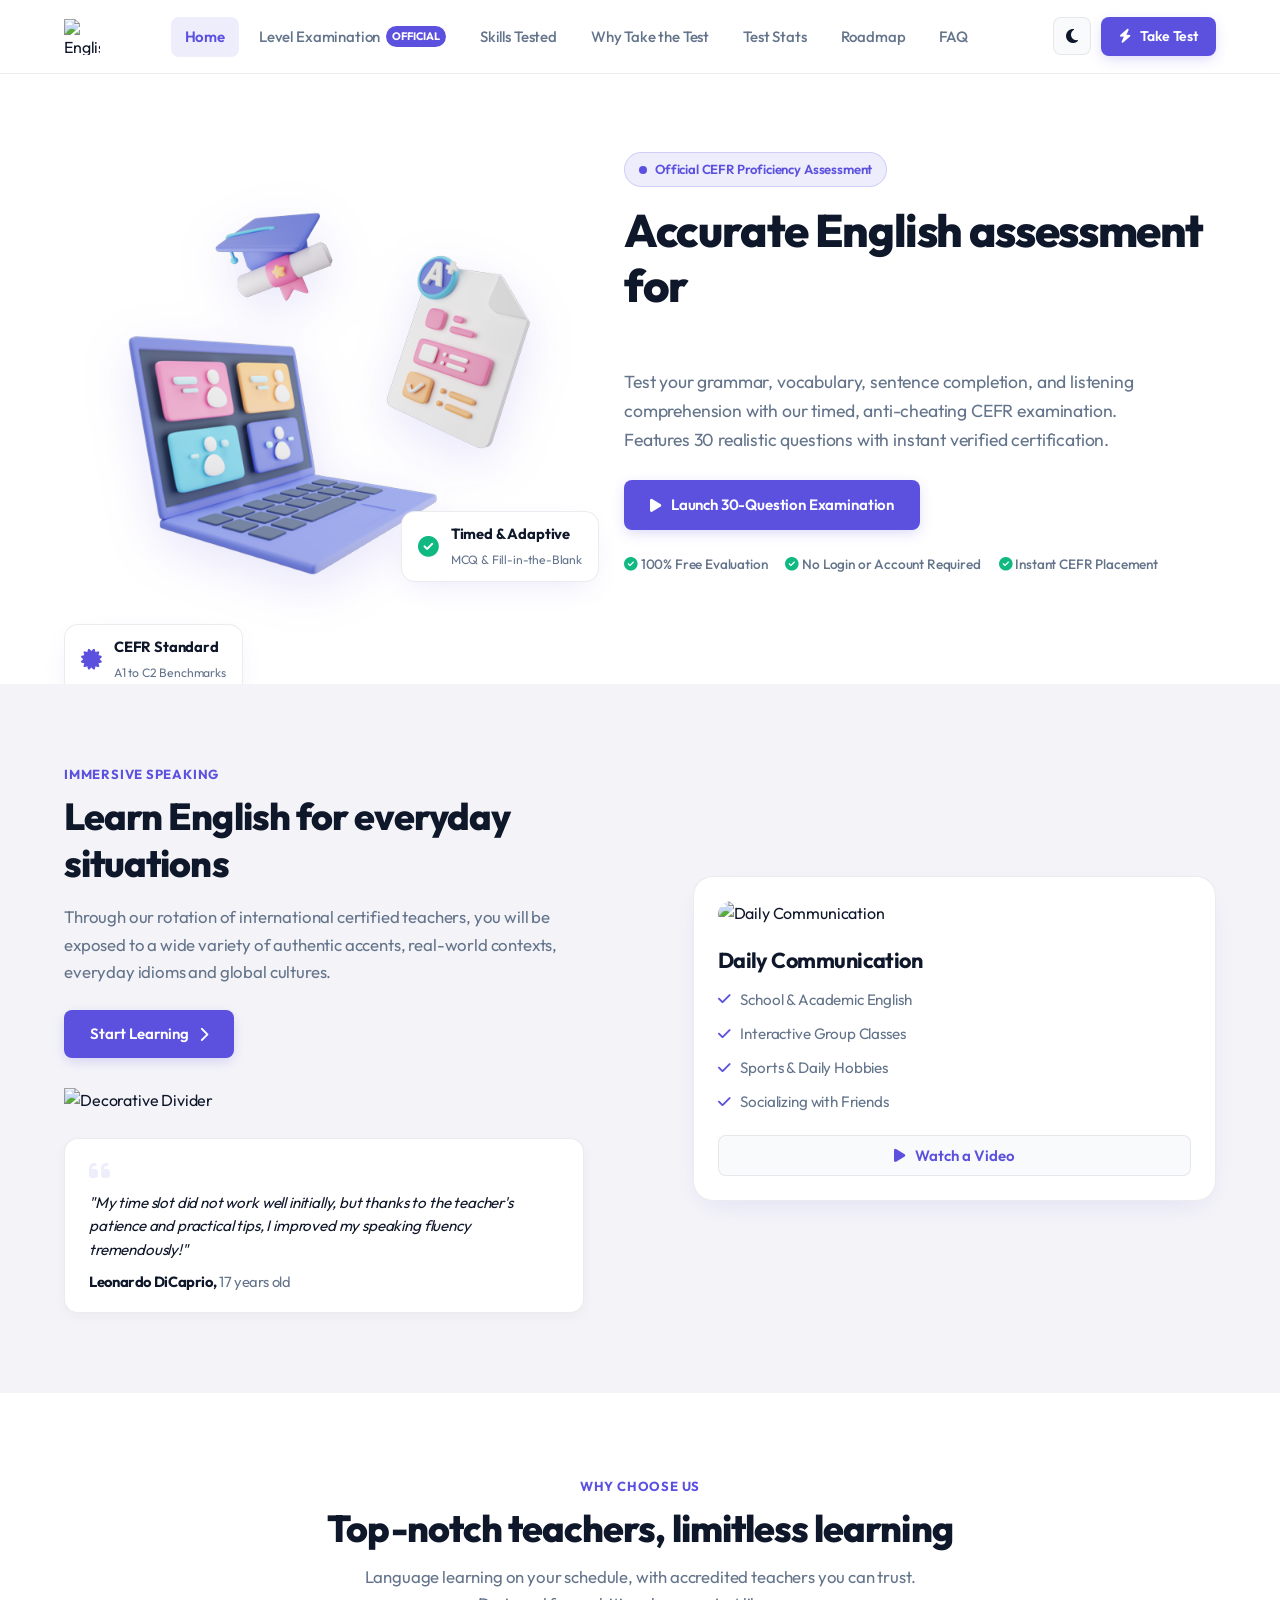
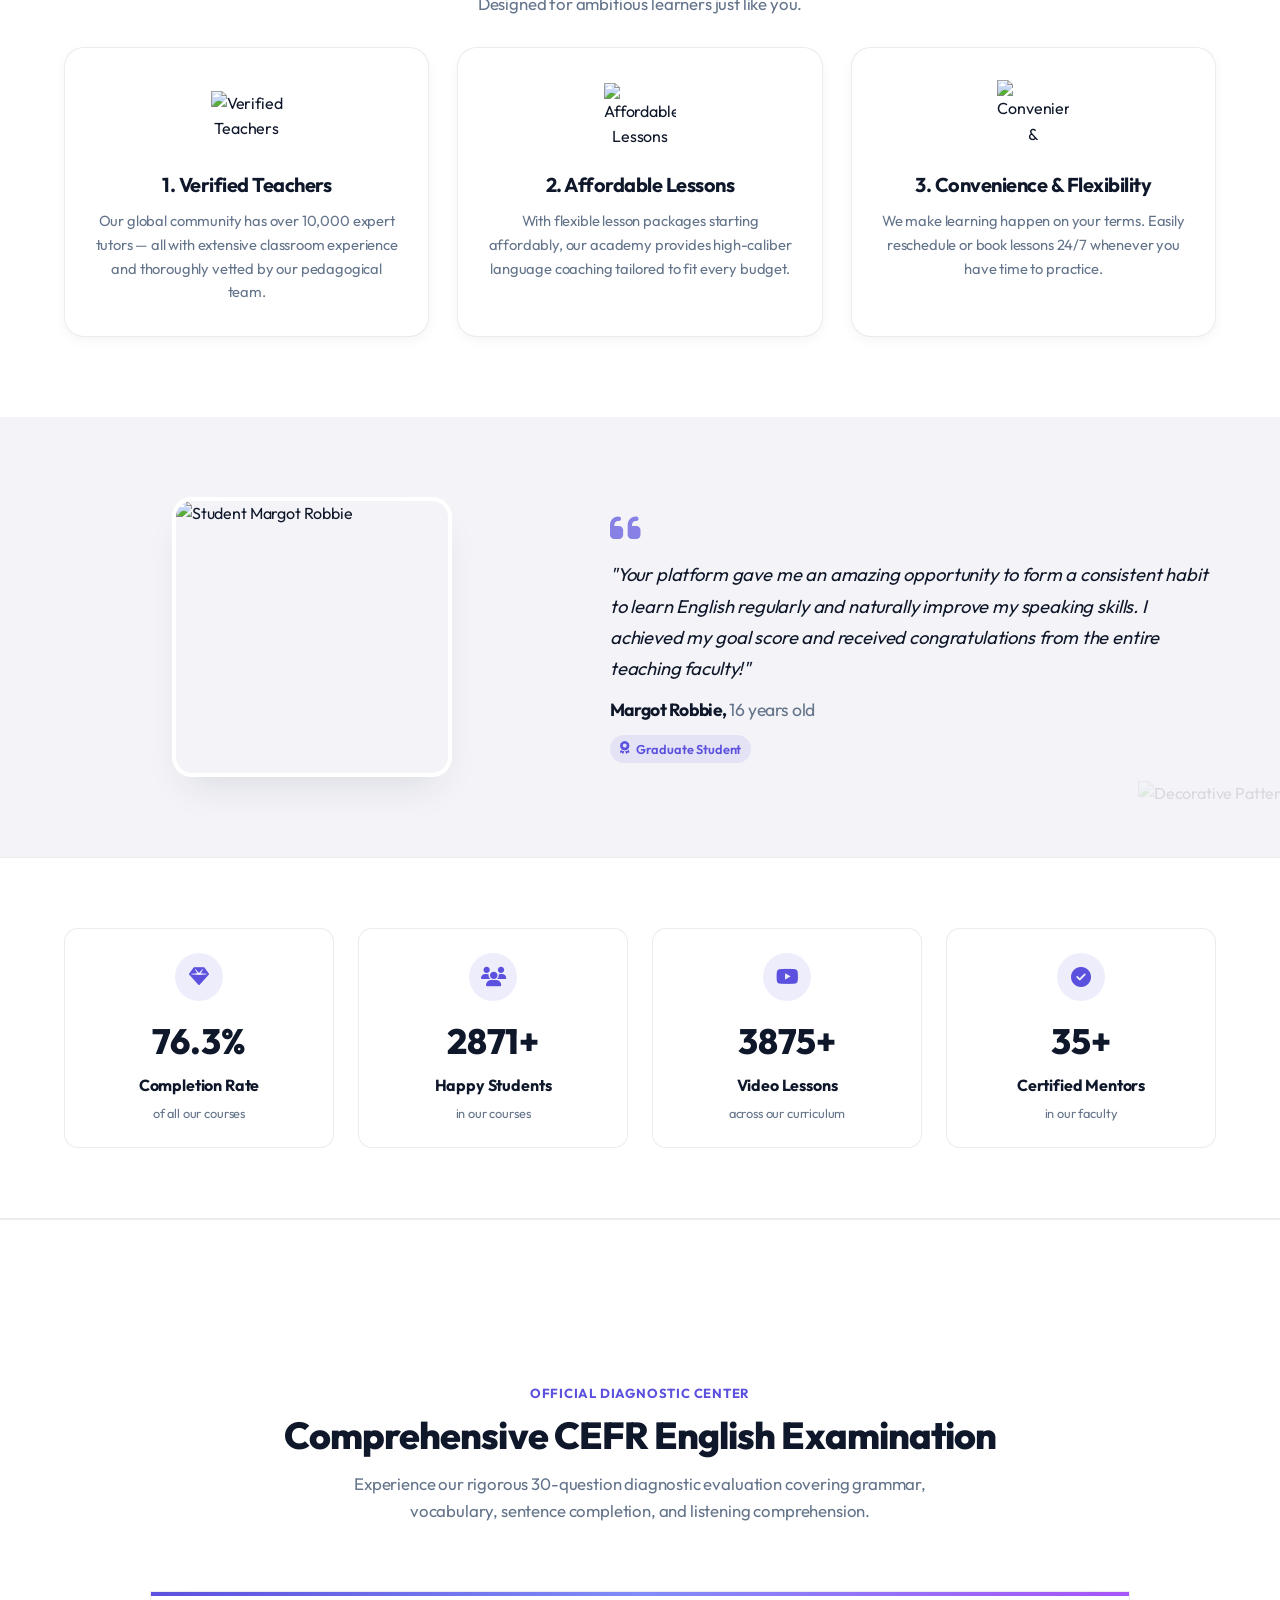
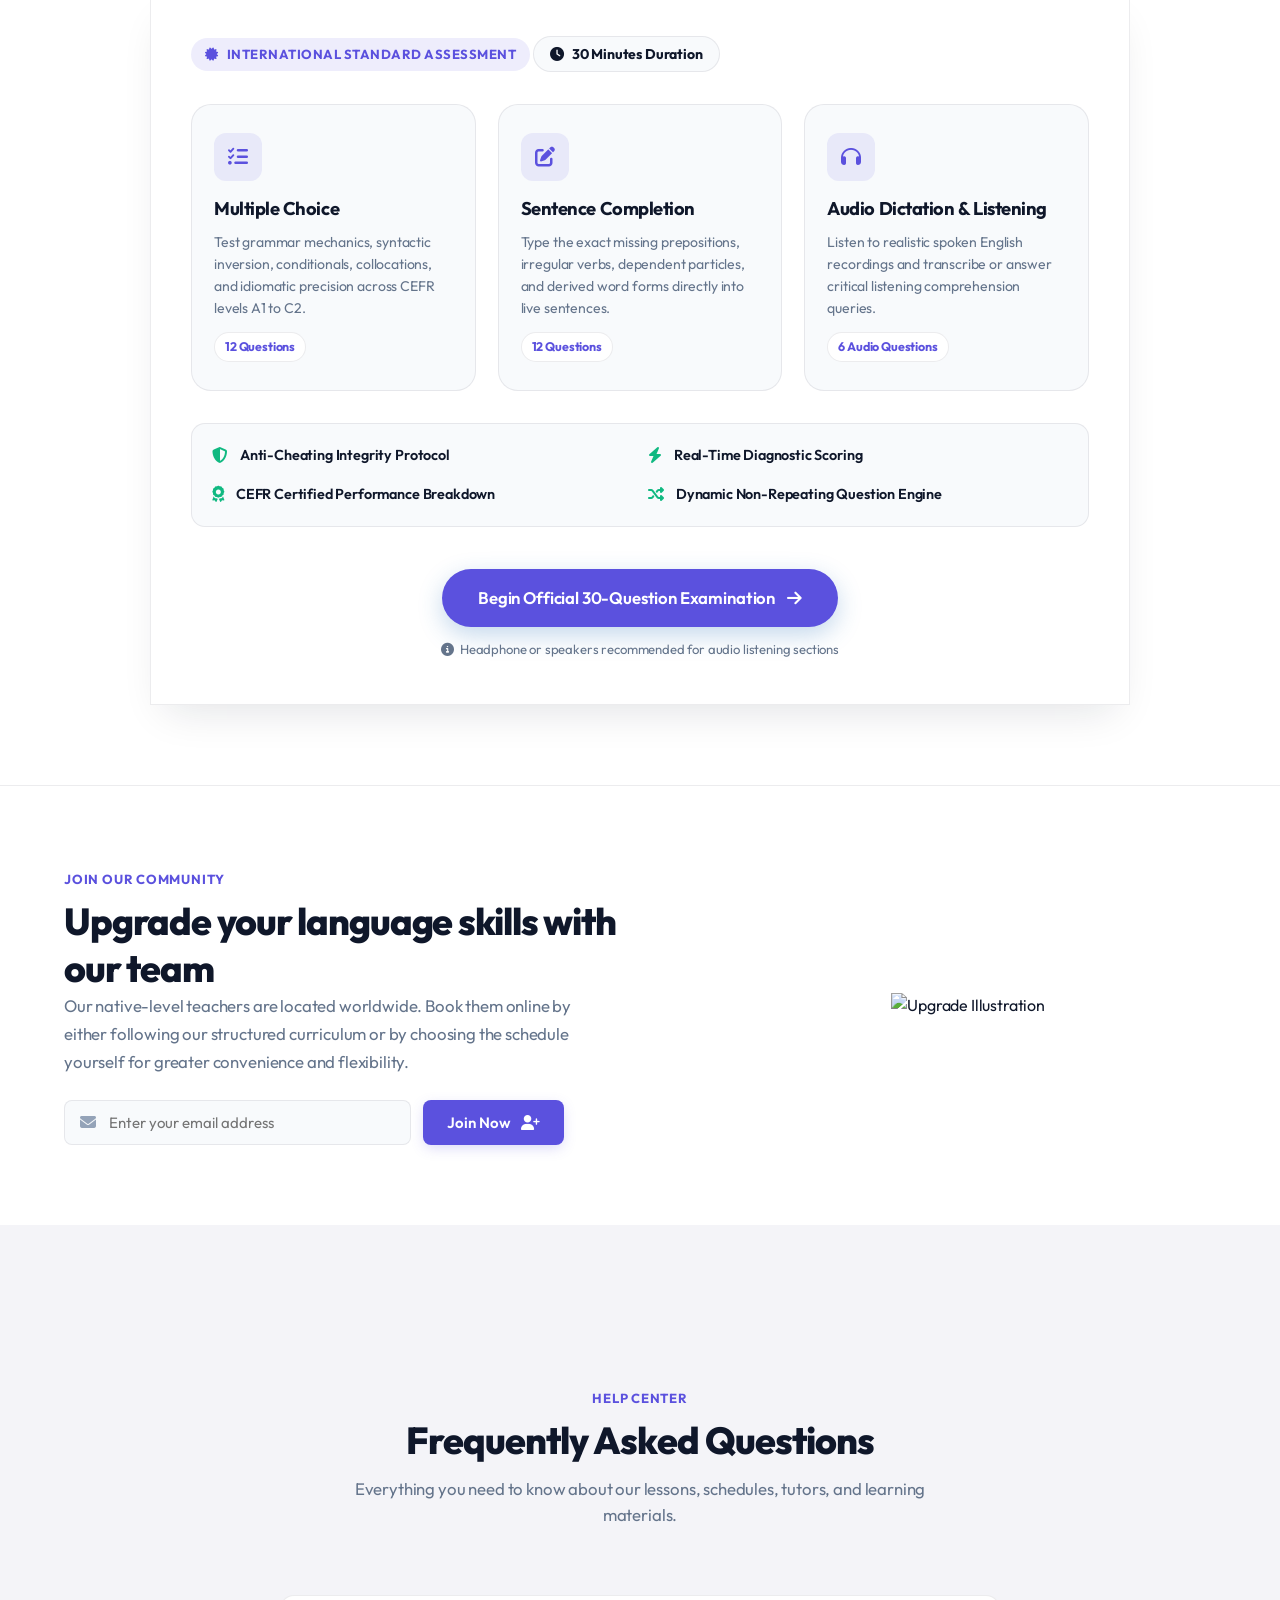
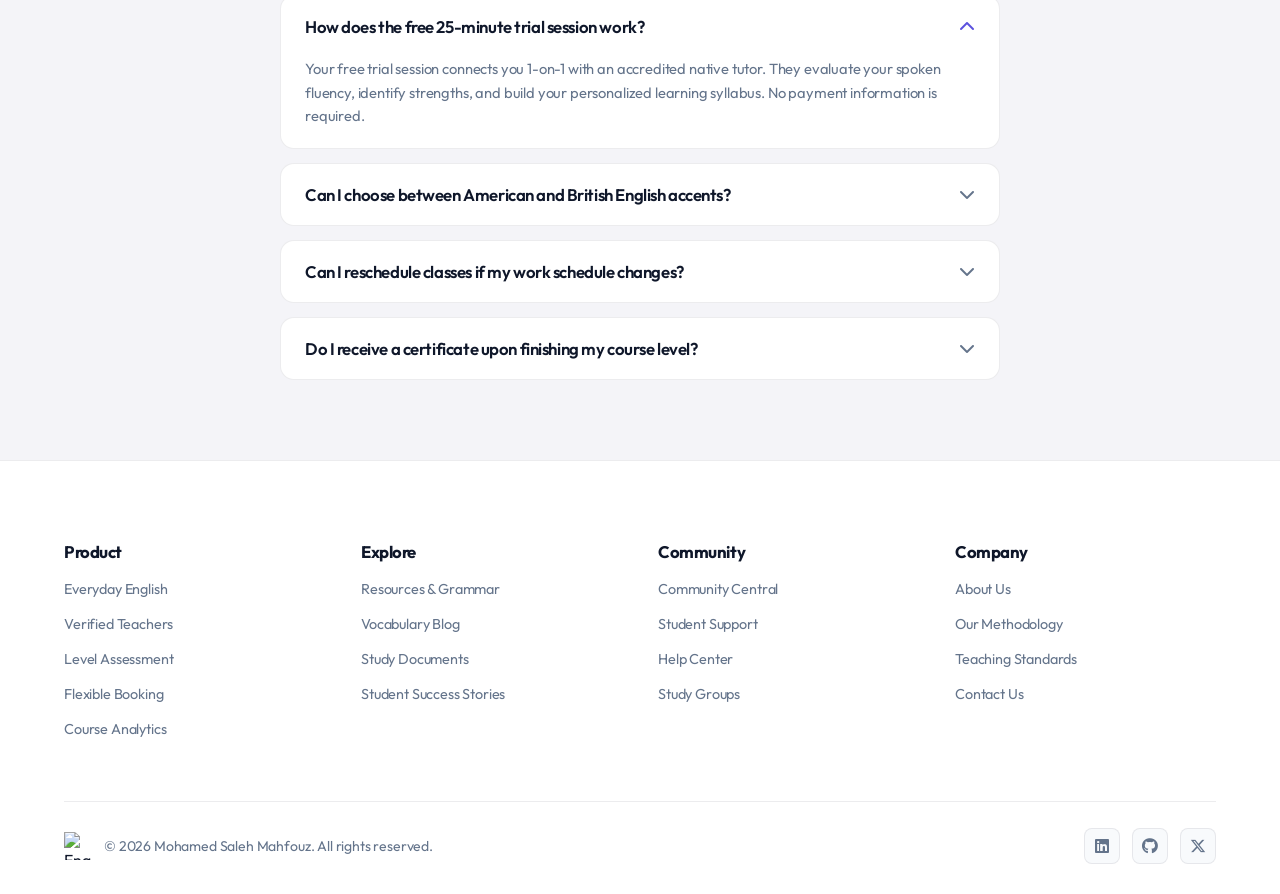
==== index.html @ 4d838047 "feat: complete CEFR examination platform, robust scrollspy navbar, and 100% responsive design" ====
<!DOCTYPE html>
<html lang="en">
  <head>
    <meta charset="UTF-8" />
    <meta http-equiv="X-UA-Compatible" content="IE=edge" />
    <meta name="viewport" content="width=device-width, initial-scale=1.0" />
    <meta name="theme-color" content="#5B51DE" />
    <meta name="keywords" content="website, blog, to learn, Learning languages, learn English, English, English language community, CEFR test" />
    <meta name="author" content="Mohamed Saleh" />
    <meta name="description" content="A modern professional platform for learning and mastering the English language with certified native tutors." />

    <!-- Favicon & PWA Manifest -->
    <link rel="shortcut icon" type="image/ico" href="./img/Craftwork.png" />
    <link rel="manifest" href="manifest.json" />

    <!-- Google Fonts: Outfit & Plus Jakarta Sans -->
    <link rel="preconnect" href="https://fonts.googleapis.com" />
    <link rel="preconnect" href="https://fonts.gstatic.com" crossorigin />
    <link href="https://fonts.googleapis.com/css2?family=Outfit:wght@300;400;500;600;700;800;900&family=Plus+Jakarta+Sans:wght@500;600;700;800&display=swap" rel="stylesheet" />

    <!-- Font-Awesome 6 -->
    <link
      rel="stylesheet"
      href="https://cdnjs.cloudflare.com/ajax/libs/font-awesome/6.4.0/css/all.min.css"
      crossorigin="anonymous"
      referrerpolicy="no-referrer"
    />

    <!-- Main Stylesheet -->
    <link rel="stylesheet" href="style.css?v=20261011_v1" />

    <title>English Site | Professional Language Learning</title>
  </head>
  <body>
    <!-- Top Scroll Progress Bar -->
    <div class="scroll-progress-container" aria-hidden="true">
      <div class="scroll-progress-bar" id="scroll-progress"></div>
    </div>

    <!-- ==============================================
         START HEADER
         ============================================== -->
    <header class="header">
      <div class="header-inner">
        <a href="#" class="brand-link" aria-label="English Site Home">
          <img class="logo" src="./img/Craftwork.png" alt="English Site Logo" />
        </a>

        <nav class="navbar" id="navbar">
          <a href="#landing" class="nav-item active">Home</a>
          <a href="test.html" class="nav-item">Level Examination <span class="tag-pill">Official</span></a>
          <a href="#learn" class="nav-item">Skills Tested</a>
          <a href="#service" class="nav-item">Why Take the Test</a>
          <a href="#stats" class="nav-item">Test Stats</a>
          <a href="#upgrade" class="nav-item">Roadmap</a>
          <a href="#faq" class="nav-item">FAQ</a>
        </nav>

        <div class="header-actions">
          <button id="theme-toggle" class="theme-btn" title="Toggle Theme" aria-label="Toggle Theme">
            <i class="fa-solid fa-moon"></i>
          </button>

          <a href="test.html" class="btn btn-take-test">
            <i class="fa-solid fa-bolt"></i>
            <span>Take Test</span>
          </a>

          <button id="menu-btn" class="fas fa-bars" aria-label="Toggle navigation menu" type="button"></button>
        </div>
      </div>
    </header>
    <div class="nav-overlay" id="nav-overlay" aria-hidden="true"></div>
    <!-- END HEADER -->

    <!-- ==============================================
         LANDING / HERO SECTION (Original Layout with Focus on Testing)
         ============================================== -->
    <main class="landing" id="landing">
      <div class="container">
        <!-- Left: Illustration with floating effect and clean background -->
        <div class="img">
          <div class="img-wrapper">
            <img src="./img/illustrations-clean.png" alt="English Assessment Illustration" class="hero-illustration" />
            <div class="floating-stat stat-one">
              <i class="fa-solid fa-certificate text-primary"></i>
              <div>
                <strong>CEFR Standard</strong>
                <span>A1 to C2 Benchmarks</span>
              </div>
            </div>
            <div class="floating-stat stat-two">
              <i class="fa-solid fa-circle-check text-success"></i>
              <div>
                <strong>Timed & Adaptive</strong>
                <span>MCQ & Fill-in-the-Blank</span>
              </div>
            </div>
          </div>
        </div>

        <!-- Right: Description and Action focused on Testing -->
        <div class="desc">
          <div class="badge-tag">
            <span class="pulse-indicator"></span>
            <span>Official CEFR Proficiency Assessment</span>
          </div>

          <div class="text">
            <h1 class="head">
              Accurate English assessment for 
              <span class="headline-dynamic">
                <span class="auto-type"></span>
              </span>
            </h1>
            <p class="para">
              Test your grammar, vocabulary, sentence completion, and listening comprehension with our timed, anti-cheating CEFR examination. Features 30 realistic questions with instant verified certification.
            </p>
          </div>

          <div class="hero-actions">
            <a href="test.html" class="btn btn-cta">
              <i class="fa-solid fa-play"></i>
              <span>Launch 30-Question Examination</span>
            </a>
          </div>

          <div class="trust-strip">
            <span><i class="fa-solid fa-circle-check"></i> 100% Free Evaluation</span>
            <span><i class="fa-solid fa-circle-check"></i> No Login or Account Required</span>
            <span><i class="fa-solid fa-circle-check"></i> Instant CEFR Placement</span>
          </div>
        </div>
      </div>
    </main>
    <!-- END LANDING -->

    <!-- ==============================================
         LEARN SECTION (Original Layout)
         ============================================== -->
    <section class="learn" id="learn">
      <div class="container">
        <div class="text">
          <span class="sub-label">Immersive Speaking</span>
          <h2 class="head-learn">Learn English for everyday situations</h2>
          <p class="para-learn">
            Through our rotation of international certified teachers, you will be exposed to
            a wide variety of authentic accents, real-world contexts, everyday idioms and global cultures.
          </p>

          <a href="#placement-test" class="btn btn-learn">
            <span>Start Learning</span>
            <i class="fa-solid fa-chevron-right"></i>
          </a>

          <img src="./img/Line.png" alt="Decorative Divider" class="line" />

          <div class="testimonial-bubble">
            <i class="fa-solid fa-quote-left quote-icon"></i>
            <p class="para-down">
              "My time slot did not work well initially, but thanks to the teacher's patience and practical tips, I improved my speaking fluency tremendously!"
            </p>
            <h3 class="name">Leonardo DiCaprio, <span>17 years old</span></h3>
          </div>
        </div>

        <div class="card">
          <div class="img-learn">
            <img src="./img/picture cart.png" alt="Daily Communication" class="learn-pic" />
          </div>

          <div class="text-card">
            <h3 class="daily">Daily Communication</h3>
            <div class="card-lis">
              <ul>
                <li><i class="fa-solid fa-check"></i> School & Academic English</li>
                <li><i class="fa-solid fa-check"></i> Interactive Group Classes</li>
                <li><i class="fa-solid fa-check"></i> Sports & Daily Hobbies</li>
                <li><i class="fa-solid fa-check"></i> Socializing with Friends</li>
              </ul>

              <button class="btn btn-video" id="watch-video-btn">
                <i class="fa-solid fa-play"></i>
                <span>Watch a Video</span>
              </button>
            </div>
          </div>
        </div>
      </div>
    </section>
    <!-- END LEARN SECTION -->

    <!-- ==============================================
         HEADING & SERVICE SECTION (Original Layout)
         ============================================== -->
    <section class="services-wrapper" id="service">
      <div class="heading">
        <div class="container">
          <span class="sub-label">Why Choose Us</span>
          <h2 class="art-head">Top-notch teachers, limitless learning</h2>
          <p class="p-head">
            Language learning on your schedule, with accredited teachers you can trust. Designed for ambitious learners just like you.
          </p>
        </div>
      </div>

      <div class="service">
        <div class="container service-grid">
          <div class="box">
            <div class="box-icon-wrap">
              <img src="./img/image.png" alt="Verified Teachers" />
            </div>
            <h3 class="head-serv">1. Verified Teachers</h3>
            <p class="para-serv">
              Our global community has over 10,000 expert tutors &mdash; all with extensive classroom experience and thoroughly vetted by our pedagogical team.
            </p>
          </div>

          <div class="box">
            <div class="box-icon-wrap">
              <img src="./img/illustration.png" alt="Affordable Lessons" />
            </div>
            <h3 class="head-serv">2. Affordable Lessons</h3>
            <p class="para-serv">
              With flexible lesson packages starting affordably, our academy provides high-caliber language coaching tailored to fit every budget.
            </p>
          </div>

          <div class="box">
            <div class="box-icon-wrap">
              <img src="./img/bus.png" alt="Convenience & Flexibility" />
            </div>
            <h3 class="head-serv">3. Convenience & Flexibility</h3>
            <p class="para-serv">
              We make learning happen on your terms. Easily reschedule or book lessons 24/7 whenever you have time to practice.
            </p>
          </div>
        </div>
      </div>

      <article class="feadback">
        <div class="container">
          <div class="img">
            <div class="student-avatar-frame">
              <img src="./img/pic.png" alt="Student Margot Robbie" />
            </div>
          </div>

          <div class="text">
            <i class="fa-solid fa-quote-left quote-large"></i>
            <p class="para-fead">
              "Your platform gave me an amazing opportunity to form a consistent habit to learn English regularly and naturally improve my speaking skills. I achieved my goal score and received congratulations from the entire teaching faculty!"
            </p>
            <h3 class="name">Margot Robbie, <span>16 years old</span></h3>
            <span class="role-badge"><i class="fa-solid fa-award"></i> Graduate Student</span>
          </div>

          <img class="vector" src="./img/Vector.png" alt="Decorative Pattern" />
        </div>
      </article>
    </section>
    <!-- END SERVICE SECTION -->

    <!-- ==============================================
         STATS & DIAGNOSTIC SECTION
         ============================================== -->
    <section class="stats-wrapper" id="stats">
      <div class="stats">
        <div class="container">
          <div class="number-container">
            <div class="box">
              <div class="stat-icon-circle"><i class="fa-sharp fa-solid fa-gem"></i></div>
              <span class="number"><span class="counter" data-target="98.5">98.5</span>%</span>
              <span class="text">Completion Rate</span>
              <span class="boot">of all our courses</span>
            </div>

            <div class="box nums">
              <div class="stat-icon-circle"><i class="fa-solid fa-users"></i></div>
              <span class="number"><span class="counter" data-target="3704">3,700</span>+</span>
              <span class="text">Happy Students</span>
              <span class="boot">in our courses</span>
            </div>

            <div class="box nums">
              <div class="stat-icon-circle"><i class="fa-brands fa-youtube"></i></div>
              <span class="number"><span class="counter" data-target="5000">5,000</span>+</span>
              <span class="text">Video Lessons</span>
              <span class="boot">across our curriculum</span>
            </div>

            <div class="box nums">
              <div class="stat-icon-circle"><i class="fa-sharp fa-solid fa-circle-check"></i></div>
              <span class="number"><span class="counter" data-target="45">45</span>+</span>
              <span class="text">Certified Mentors</span>
              <span class="boot">in our faculty</span>
            </div>
          </div>
        </div>
      </div>
      <!-- END STATS SECTION -->

      <!-- ==============================================
           CEFR EXAMINATION HUB & SPECIFICATIONS
           (Questions moved to dedicated test.html page)
           ============================================== -->
      <div class="placement-section" id="placement-test">
        <div class="container">
          <div class="heading text-center">
            <span class="sub-label">Official Diagnostic Center</span>
            <h2 class="art-head">Comprehensive CEFR English Examination</h2>
            <p class="p-head">
              Experience our rigorous 30-question diagnostic evaluation covering grammar, vocabulary, sentence completion, and listening comprehension.
            </p>
          </div>

          <div class="exam-hub-card">
            <div class="exam-hub-header">
              <div class="hub-tag">
                <i class="fa-solid fa-certificate"></i>
                <span>International Standard Assessment</span>
              </div>
              <div class="hub-timer-badge">
                <i class="fa-solid fa-clock"></i>
                <span>30 Minutes Duration</span>
              </div>
            </div>

            <div class="exam-format-grid">
              <div class="format-card">
                <div class="format-icon">
                  <i class="fa-solid fa-list-check"></i>
                </div>
                <h4>Multiple Choice</h4>
                <p>Test grammar mechanics, syntactic inversion, conditionals, collocations, and idiomatic precision across CEFR levels A1 to C2.</p>
                <span class="format-count">12 Questions</span>
              </div>

              <div class="format-card">
                <div class="format-icon">
                  <i class="fa-solid fa-pen-to-square"></i>
                </div>
                <h4>Sentence Completion</h4>
                <p>Type the exact missing prepositions, irregular verbs, dependent particles, and derived word forms directly into live sentences.</p>
                <span class="format-count">12 Questions</span>
              </div>

              <div class="format-card">
                <div class="format-icon">
                  <i class="fa-solid fa-headphones"></i>
                </div>
                <h4>Audio Dictation & Listening</h4>
                <p>Listen to realistic spoken English recordings and transcribe or answer critical listening comprehension queries.</p>
                <span class="format-count">6 Audio Questions</span>
              </div>
            </div>

            <div class="exam-hub-features">
              <div class="hub-feature-item">
                <i class="fa-solid fa-shield-halved"></i>
                <span>Anti-Cheating Integrity Protocol</span>
              </div>
              <div class="hub-feature-item">
                <i class="fa-solid fa-bolt"></i>
                <span>Real-Time Diagnostic Scoring</span>
              </div>
              <div class="hub-feature-item">
                <i class="fa-solid fa-award"></i>
                <span>CEFR Certified Performance Breakdown</span>
              </div>
              <div class="hub-feature-item">
                <i class="fa-solid fa-shuffle"></i>
                <span>Dynamic Non-Repeating Question Engine</span>
              </div>
            </div>

            <div class="exam-hub-cta">
              <a href="test.html" class="btn btn-primary btn-launch-exam">
                <span>Begin Official 30-Question Examination</span>
                <i class="fa-solid fa-arrow-right"></i>
              </a>
              <span class="cta-note"><i class="fa-solid fa-circle-info"></i> Headphone or speakers recommended for audio listening sections</span>
            </div>
          </div>
        </div>
      </div>
    </section>
    <!-- END PLACEMENT TEST SECTION -->

    <!-- ==============================================
         START UPGRADE SECTION (Original Layout)
         ============================================== -->
    <main class="upgrade" id="upgrade">
      <div class="container">
        <div class="desc">
          <div class="text">
            <span class="sub-label">Join Our Community</span>
            <h2 class="head">Upgrade your language skills with our team</h2>
            <p class="para">
              Our native-level teachers are located worldwide. Book them online
              by either following our structured curriculum or by choosing the schedule
              yourself for greater convenience and flexibility.
            </p>
          </div>

          <div class="inpu">
            <form action="#" id="upgrade-form" onsubmit="event.preventDefault(); window.EnglishApp.handleUpgradeForm();">
              <div class="input-with-icon">
                <i class="fa-solid fa-envelope"></i>
                <input class="tes" id="upgrade-email-input" type="email" placeholder="Enter your email address" required />
              </div>
              <button type="submit" class="btn btn-upgrade">
                <span>Join Now</span>
                <i class="fa-solid fa-user-plus"></i>
              </button>
            </form>
          </div>
        </div>

        <div class="img">
          <div class="upgrade-img-wrap">
            <img src="./img/sixth blockk.png" alt="Upgrade Illustration" />
          </div>
        </div>
      </div>
    </main>
    <!-- END UPGRADE -->

    <!-- ==============================================
         FAQ ACCORDION SECTION (Original Menu Anchor)
         ============================================== -->
    <section class="faq-section" id="faq">
      <div class="container">
        <div class="heading text-center">
          <span class="sub-label">Help Center</span>
          <h2 class="art-head">Frequently Asked Questions</h2>
          <p class="p-head">
            Everything you need to know about our lessons, schedules, tutors, and learning materials.
          </p>
        </div>

        <div class="faq-list" id="faq-list">
          <div class="faq-item active">
            <div class="faq-question">
              <h4>How does the free 25-minute trial session work?</h4>
              <i class="fa-solid fa-chevron-down"></i>
            </div>
            <div class="faq-answer">
              Your free trial session connects you 1-on-1 with an accredited native tutor. They evaluate your spoken fluency, identify strengths, and build your personalized learning syllabus. No payment information is required.
            </div>
          </div>

          <div class="faq-item">
            <div class="faq-question">
              <h4>Can I choose between American and British English accents?</h4>
              <i class="fa-solid fa-chevron-down"></i>
            </div>
            <div class="faq-answer">
              Yes, absolutely. Our tutors represent diverse native accents from the United States, United Kingdom, Canada, and Australia. You can select teachers based on your preferred accent.
            </div>
          </div>

          <div class="faq-item">
            <div class="faq-question">
              <h4>Can I reschedule classes if my work schedule changes?</h4>
              <i class="fa-solid fa-chevron-down"></i>
            </div>
            <div class="faq-answer">
              Yes, 100%. You can reschedule or cancel any session free of charge up to 4 hours prior to the lesson start time directly from your student dashboard.
            </div>
          </div>

          <div class="faq-item">
            <div class="faq-question">
              <h4>Do I receive a certificate upon finishing my course level?</h4>
              <i class="fa-solid fa-chevron-down"></i>
            </div>
            <div class="faq-answer">
              Yes. Upon completing any CEFR level (A1, A2, B1, B2, C1, or C2), you will receive a verifiable digital certificate to showcase on LinkedIn and your resume.
            </div>
          </div>
        </div>
      </div>
    </section>

    <!-- ==============================================
         START FOOTER (Original Layout)
         ============================================== -->
    <section class="footer">
      <div class="container">
        <div class="box-container">
          <div class="box">
            <h3>Product</h3>
            <a href="#learn">Everyday English</a>
            <a href="#service">Verified Teachers</a>
            <a href="#placement-test">Level Assessment</a>
            <a href="#upgrade">Flexible Booking</a>
            <a href="#stats">Course Analytics</a>
          </div>

          <div class="box">
            <h3>Explore</h3>
            <a href="#">Resources & Grammar</a>
            <a href="#">Vocabulary Blog</a>
            <a href="#">Study Documents</a>
            <a href="#">Student Success Stories</a>
          </div>

          <div class="box">
            <h3>Community</h3>
            <a href="#">Community Central</a>
            <a href="#">Student Support</a>
            <a href="#faq">Help Center</a>
            <a href="#">Study Groups</a>
          </div>

          <div class="box">
            <h3>Company</h3>
            <a href="#">About Us</a>
            <a href="#">Our Methodology</a>
            <a href="#">Teaching Standards</a>
            <a href="#">Contact Us</a>
          </div>
        </div>

        <div class="credit">
          <div class="credit-brand">
            <img src="./img/Craftwork.png" alt="English Site Logo" />
            <p>&copy; 2026 Mohamed Saleh Mahfouz. All rights reserved.</p>
          </div>

          <div class="social-box">
            <a href="#" aria-label="LinkedIn"><i class="fa-brands fa-linkedin"></i></a>
            <a href="#" aria-label="GitHub"><i class="fa-brands fa-github"></i></a>
            <a href="#" aria-label="Twitter"><i class="fa-brands fa-x-twitter"></i></a>
          </div>
        </div>
      </div>
    </section>
    <!-- END FOOTER -->

    <!-- Video Preview Modal -->
    <div class="modal-overlay" id="video-modal" aria-hidden="true">
      <div class="modal-card modal-video-card">
        <button class="modal-close-btn" id="close-video-modal" aria-label="Close dialog">
          <i class="fa-solid fa-xmark"></i>
        </button>
        <div class="video-placeholder">
          <i class="fa-solid fa-circle-play video-play-big"></i>
          <h3>Daily Spoken English Demo Session</h3>
          <p>Watch how our native tutors conduct interactive 1-on-1 speaking classes.</p>
          <button class="btn btn-primary" onclick="window.EnglishApp.closeVideoModal()">Close Preview</button>
        </div>
      </div>
    </div>

    <!-- Toast Notification Container -->
    <div class="toast-container" id="toast-container" aria-live="polite"></div>

    <!-- Scroll Back To Top Button -->
    <button class="scroll-top-btn" id="back-to-top" title="Scroll to top" aria-label="Scroll to top">
      <i class="fa-solid fa-arrow-up"></i>
    </button>

    <!-- External Typed.js CDN -->
    <script src="https://cdn.jsdelivr.net/npm/typed.js@2.0.12"></script>

    <!-- Core Main JS -->
    <script src="main.js?v=20261011_v1"></script>

    <!-- Service Worker Registration -->
    <script>
      if ('serviceWorker' in navigator) {
        window.addEventListener('load', () => {
          navigator.serviceWorker.register('sw.js').catch(() => {});
        });
      }
    </script>
  </body>
</html>
---- style.css ----
/* ==========================================================================
   English Site - Core Design System & Stylesheet
   Restored Original Layout with Professional Modern Touches
   Chic Typography (Outfit) | Zero CLS | Zero Emojis | Responsive
   ========================================================================== */

/* --------------------------------------------------
   1. DESIGN TOKENS & CSS VARIABLES
   -------------------------------------------------- */
:root {
  /* Brand Colors */
  --main-color: #5B51DE;
  --main-color-hover: #483ec7;
  --main-color-light: rgba(91, 81, 222, 0.1);
  --main-color-glow: rgba(91, 81, 222, 0.25);
  
  --black-color: #0f172a;
  --gray-color: #64748b;
  --light-gray: #94a3b8;
  --white-color: #ffffff;
  
  --bg-primary: #ffffff;
  --bg-secondary: #f8fafc;
  --bg-card: #ffffff;
  --border-color: rgba(15, 23, 42, 0.08);
  --border-focus: rgba(91, 81, 222, 0.4);
  
  --header-bg: rgba(255, 255, 255, 0.92);
  --section-background: #f4f4f8;

  --success-color: #10b981;
  --warning-color: #f59e0b;

  --shadow-sm: 0 4px 12px rgba(15, 23, 42, 0.04);
  --shadow-md: 0 10px 30px -10px rgba(91, 81, 222, 0.15);
  --shadow-lg: 0 20px 40px -15px rgba(15, 23, 42, 0.12);

  --radius-sm: 8px;
  --radius-md: 14px;
  --radius-lg: 20px;
  --radius-full: 9999px;

  --main-transition: 0.28s cubic-bezier(0.4, 0, 0.2, 1);
  --container-max: 1200px;
}

/* Dark Theme Variables */
body.dark-theme {
  --black-color: #f8fafc;
  --gray-color: #94a3b8;
  --light-gray: #475569;
  --white-color: #0b0f19;
  
  --bg-primary: #0b0f19;
  --bg-secondary: #111827;
  --bg-card: #151d30;
  --border-color: rgba(255, 255, 255, 0.08);
  --border-focus: rgba(99, 102, 241, 0.5);

  --header-bg: rgba(11, 15, 25, 0.92);
  --section-background: #111827;

  --shadow-sm: 0 4px 12px rgba(0, 0, 0, 0.3);
  --shadow-md: 0 12px 30px -10px rgba(0, 0, 0, 0.5);
  --shadow-lg: 0 20px 45px -15px rgba(0, 0, 0, 0.6);
}

/* --------------------------------------------------
   2. GLOBAL RESET & BASE STYLES
   -------------------------------------------------- */
*, *::before, *::after {
  box-sizing: border-box;
  margin: 0;
  padding: 0;
  -webkit-font-smoothing: antialiased;
  -moz-osx-font-smoothing: grayscale;
}

html {
  overflow-x: hidden;
  scroll-behavior: smooth;
  scroll-padding-top: 86px;
}

body {
  font-family: 'Outfit', 'Plus Jakarta Sans', -apple-system, sans-serif;
  background-color: var(--bg-primary);
  color: var(--black-color);
  line-height: 1.6;
  font-size: 16px;
  letter-spacing: -0.01em;
  overflow-x: hidden;
  transition: background-color var(--main-transition), color var(--main-transition);
}

h1, h2, h3, h4, h5, h6 {
  font-family: 'Outfit', 'Plus Jakarta Sans', sans-serif;
  font-weight: 700;
  color: var(--black-color);
  line-height: 1.25;
  letter-spacing: -0.025em;
}

p {
  color: var(--gray-color);
}

a {
  color: inherit;
  text-decoration: none;
  transition: color var(--main-transition);
}

button, input, select, textarea {
  font-family: inherit;
  font-size: inherit;
  color: inherit;
  outline: none;
  border: none;
  background: transparent;
}

button {
  cursor: pointer;
}

img {
  max-width: 100%;
  height: auto;
  display: block;
}

.container {
  width: 100%;
  max-width: var(--container-max);
  margin: 0 auto;
  padding: 0 24px;
}

.text-center {
  text-align: center;
}

.text-primary { color: var(--main-color) !important; }
.text-success { color: var(--success-color) !important; }
.text-warning { color: var(--warning-color) !important; }

/* Sub-labels */
.sub-label {
  display: inline-block;
  font-size: 0.82rem;
  font-weight: 700;
  text-transform: uppercase;
  letter-spacing: 0.06em;
  color: var(--main-color);
  margin-bottom: 8px;
}

/* --------------------------------------------------
   3. SCROLL PROGRESS BAR
   -------------------------------------------------- */
.scroll-progress-container {
  position: fixed;
  top: 0;
  left: 0;
  width: 100%;
  height: 3px;
  z-index: 1001;
  background: transparent;
}

.scroll-progress-bar {
  height: 100%;
  width: 0%;
  background: linear-gradient(90deg, var(--main-color), #818cf8);
  transition: width 0.1s linear;
}

/* --------------------------------------------------
   4. BUTTONS & UI PRIMITIVES
   -------------------------------------------------- */
.btn {
  display: inline-flex;
  align-items: center;
  justify-content: center;
  gap: 10px;
  border-radius: var(--radius-sm);
  background: var(--main-color);
  color: #ffffff !important;
  font-weight: 600;
  font-size: 15px;
  padding: 10px 22px;
  transition: var(--main-transition);
  box-shadow: 0 4px 14px -2px var(--main-color-glow);
}

.btn:hover {
  background: var(--main-color-hover);
  transform: translateY(-2px);
  box-shadow: 0 8px 20px -2px var(--main-color-glow);
}

.btn-secondary {
  background: var(--bg-secondary);
  color: var(--black-color) !important;
  border: 1px solid var(--border-color);
  box-shadow: none;
}

.btn-secondary:hover {
  background: var(--border-color);
  box-shadow: var(--shadow-sm);
}

.btn-block {
  width: 100%;
}

/* --------------------------------------------------
   5. HEADER NAVIGATION
   -------------------------------------------------- */
.header {
  position: fixed;
  top: 0;
  left: 0;
  right: 0;
  height: 74px;
  z-index: 999;
  background: var(--header-bg);
  backdrop-filter: blur(14px);
  -webkit-backdrop-filter: blur(14px);
  border-bottom: 1px solid var(--border-color);
  display: flex;
  align-items: center;
  transition: background var(--main-transition), border var(--main-transition);
}

.header-inner {
  width: 100%;
  max-width: var(--container-max);
  margin: 0 auto;
  padding: 0 24px;
  display: flex;
  align-items: center;
  justify-content: space-between;
}

.brand-link {
  display: flex;
  align-items: center;
  gap: 10px;
}

.header .logo {
  width: 36px;
  height: 36px;
  transition: transform 0.4s ease;
}

.brand-link:hover .logo {
  transform: rotate(25deg) scale(1.05);
}

.logo-name {
  font-size: 1.3rem;
  font-weight: 800;
  color: var(--black-color);
  letter-spacing: -0.02em;
}

.logo-name span {
  color: var(--main-color);
}

.header .navbar {
  display: flex;
  align-items: center;
  gap: 6px;
}

.header .navbar .nav-item {
  font-size: 15px;
  font-weight: 500;
  color: var(--gray-color);
  padding: 8px 14px;
  border-radius: var(--radius-sm);
  display: inline-flex;
  align-items: center;
  gap: 6px;
  transition: all var(--main-transition);
}

.header .navbar .nav-item:hover {
  color: var(--main-color);
  background: rgba(91, 81, 222, 0.08);
}

.header .navbar .nav-item.active {
  color: var(--main-color);
  background: var(--main-color-light);
  font-weight: 600;
}

.header .navbar .nav-item:focus {
  outline: none;
}

.header .navbar .nav-item:focus-visible {
  outline: 2px solid var(--main-color);
  outline-offset: 2px;
}

.tag-pill {
  font-size: 0.68rem;
  font-weight: 700;
  text-transform: uppercase;
  background: var(--main-color);
  color: #ffffff;
  padding: 2px 6px;
  border-radius: var(--radius-full);
}

.header-actions {
  display: flex;
  align-items: center;
  gap: 10px;
}

.theme-btn {
  width: 38px;
  height: 38px;
  border-radius: var(--radius-sm);
  background: var(--bg-secondary);
  border: 1px solid var(--border-color);
  color: var(--black-color);
  display: flex;
  align-items: center;
  justify-content: center;
  font-size: 1rem;
  transition: all var(--main-transition);
}

.theme-btn:hover {
  color: var(--main-color);
  border-color: var(--border-focus);
}

.btn-take-test {
  padding: 8px 18px;
  font-size: 14px;
}

#menu-btn {
  width: 38px;
  height: 38px;
  border-radius: var(--radius-sm);
  background: var(--bg-secondary);
  border: 1px solid var(--border-color);
  color: var(--black-color);
  display: none;
  align-items: center;
  justify-content: center;
  font-size: 1.1rem;
  cursor: pointer;
  transition: all var(--main-transition);
}

#menu-btn:hover {
  color: var(--main-color);
  border-color: var(--border-focus);
}

/* Mobile backdrop overlay */
.nav-overlay {
  position: fixed;
  inset: 0;
  background: rgba(15, 23, 42, 0.45);
  backdrop-filter: blur(4px);
  -webkit-backdrop-filter: blur(4px);
  z-index: 990;
  opacity: 0;
  visibility: hidden;
  transition: opacity 0.3s ease, visibility 0.3s ease;
}

.nav-overlay.active {
  opacity: 1;
  visibility: visible;
}

/* --------------------------------------------------
   6. LANDING / HERO SECTION (Original Layout)
   -------------------------------------------------- */
.landing {
  padding-top: 104px;
  padding-bottom: 60px;
  position: relative;
  overflow: hidden;
}

.landing .container {
  display: flex;
  align-items: center;
  justify-content: space-between;
  gap: 40px;
}

/* Left: Illustration */
.landing .img {
  flex: 1;
  max-width: 520px;
  display: flex;
  justify-content: center;
  align-items: center;
}

.img-wrapper {
  position: relative;
  width: 100%;
}

.hero-illustration {
  width: 100%;
  animation: upAndDown 5s ease-in-out infinite;
  filter: drop-shadow(0 15px 25px rgba(91, 81, 222, 0.15));
}

@keyframes upAndDown {
  0%, 100% {
    transform: translateY(0);
  }
  50% {
    transform: translateY(-18px);
  }
}

.floating-stat {
  position: absolute;
  background: var(--bg-card);
  border: 1px solid var(--border-color);
  border-radius: var(--radius-md);
  padding: 10px 16px;
  display: flex;
  align-items: center;
  gap: 12px;
  box-shadow: var(--shadow-md);
  z-index: 2;
  animation: floatSubtle 4s ease-in-out infinite alternate;
}

.floating-stat i {
  font-size: 1.3rem;
}

.floating-stat strong {
  display: block;
  font-size: 0.92rem;
  color: var(--black-color);
}

.floating-stat span {
  font-size: 0.76rem;
  color: var(--gray-color);
}

The above content does NOT show the entire file contents. If you need to view any lines of the file which were not shown to complete your task, call this tool again to view those lines.
The following code has been modified to include a line number before every line, in the format: <line_number>: <original_line>. Please note that any changes targeting the original code should remove the line number, colon, and leading space.

.stat-one {
  top: 10%;
  left: -20px;
}

.stat-two {
  bottom: 8%;
  right: -15px;
  animation-delay: 2s;
}

@keyframes floatSubtle {
  0% { transform: translateY(0); }
  100% { transform: translateY(-8px); }
}

/* Right: Description & Action */
.landing .desc {
  flex: 1.1;
  display: flex;
  flex-direction: column;
  gap: 16px;
}

.badge-tag {
  display: inline-flex;
  align-items: center;
  gap: 8px;
  padding: 6px 14px;
  background: var(--main-color-light);
  border: 1px solid rgba(91, 81, 222, 0.2);
  border-radius: var(--radius-full);
  font-size: 0.82rem;
  font-weight: 600;
  color: var(--main-color);
  width: fit-content;
}

.pulse-indicator {
  width: 8px;
  height: 8px;
  border-radius: 50%;
  background: var(--main-color);
  box-shadow: 0 0 0 0 rgba(91, 81, 222, 0.7);
  animation: pulseDot 2s infinite cubic-bezier(0.66, 0, 0, 1);
}

@keyframes pulseDot {
  0% { transform: scale(0.95); box-shadow: 0 0 0 0 rgba(91, 81, 222, 0.7); }
  70% { transform: scale(1); box-shadow: 0 0 0 8px rgba(91, 81, 222, 0); }
  100% { transform: scale(0.95); box-shadow: 0 0 0 0 rgba(91, 81, 222, 0); }
}

/* Fixed container to eliminate Cumulative Layout Shift (CLS = 0) */
.desc .head {
  font-size: 2.85rem;
  font-weight: 800;
  line-height: 1.2;
  color: var(--black-color);
  letter-spacing: -0.03em;
}

.headline-dynamic {
  display: block;
  min-height: 1.2em;
  color: var(--main-color);
}

.auto-type {
  display: inline;
}

.desc .para {
  font-size: 1.1rem;
  color: var(--gray-color);
  line-height: 1.65;
  max-width: 520px;
}

/* Hero Action Buttons */
.hero-actions {
  display: flex;
  gap: 14px;
  flex-wrap: wrap;
  margin-top: 10px;
}

.hero-actions .btn-cta {
  padding: 13px 26px;
  font-size: 15px;
}

.hero-actions .btn-secondary {
  padding: 13px 22px;
  font-size: 15px;
}

/* Email Form */
.desc .inpu {
  margin-top: 6px;
}

.desc form {
  display: flex;
  gap: 12px;
  max-width: 500px;
}

.input-with-icon {
  position: relative;
  flex: 1;
  display: flex;
  align-items: center;
}

.input-with-icon i {
  position: absolute;
  left: 16px;
  color: var(--light-gray);
  font-size: 1rem;
}

.desc form .tes {
  width: 100%;
  padding: 12px 16px 12px 44px;
  border-radius: var(--radius-sm);
  font-size: 15px;
  color: var(--black-color);
  background: var(--bg-secondary);
  border: 1px solid var(--border-color);
  transition: all var(--main-transition);
}

.desc form .tes:focus {
  border-color: var(--main-color);
  background: var(--bg-card);
  box-shadow: 0 0 0 3px var(--main-color-light);
}

.desc form .btn-cta {
  padding: 12px 24px;
  font-size: 15px;
  white-space: nowrap;
}

.trust-strip {
  display: flex;
  flex-wrap: wrap;
  gap: 18px;
  font-size: 0.85rem;
  color: var(--gray-color);
  font-weight: 500;
  margin-top: 8px;
}

.trust-strip i {
  color: var(--success-color);
}

/* --------------------------------------------------
   7. LEARN SECTION (Original Layout)
   -------------------------------------------------- */
.learn {
  padding: 80px 0;
  background: var(--section-background);
}

.learn .container {
  display: flex;
  align-items: center;
  justify-content: space-between;
  gap: 50px;
}

.learn .text {
  flex: 1.1;
  display: flex;
  flex-direction: column;
}

.learn .head-learn {
  font-size: 2.35rem;
  font-weight: 800;
  line-height: 1.25;
  margin-bottom: 16px;
  color: var(--black-color);
}

.learn .para-learn {
  font-size: 1.05rem;
  line-height: 1.65;
  margin-bottom: 24px;
  color: var(--gray-color);
  max-width: 520px;
}

.learn .btn-learn {
  width: fit-content;
  padding: 12px 26px;
  margin-bottom: 30px;
}

.learn .line {
  margin-bottom: 24px;
  max-width: 320px;
}

.testimonial-bubble {
  background: var(--bg-card);
  border: 1px solid var(--border-color);
  border-radius: var(--radius-md);
  padding: 20px 24px;
  position: relative;
  box-shadow: var(--shadow-sm);
  max-width: 520px;
}

.quote-icon {
  font-size: 1.5rem;
  color: var(--main-color-light);
  margin-bottom: 8px;
  display: block;
}

.learn .para-down {
  font-size: 0.95rem;
  line-height: 1.55;
  color: var(--black-color);
  margin-bottom: 12px;
  font-style: italic;
}

.learn .name {
  font-size: 0.92rem;
  font-weight: 700;
  color: var(--black-color);
}

.learn .name span {
  font-weight: 400;
  color: var(--gray-color);
}

/* Learn Card */
.learn .card {
  flex: 0.9;
  background: var(--bg-card);
  border: 1px solid var(--border-color);
  border-radius: var(--radius-lg);
  padding: 24px;
  box-shadow: var(--shadow-md);
  transition: transform var(--main-transition);
}

.learn .card:hover {
  transform: translateY(-4px);
}

.img-learn {
  border-radius: var(--radius-md);
  overflow: hidden;
  margin-bottom: 20px;
}

.learn-pic {
  width: 100%;
  border-radius: var(--radius-md);
}

.text-card .daily {
  font-size: 1.35rem;
  font-weight: 700;
  color: var(--black-color);
  margin-bottom: 14px;
}

.card-lis ul {
  display: flex;
  flex-direction: column;
  gap: 10px;
  margin-bottom: 20px;
}

.card-lis li {
  font-size: 0.95rem;
  color: var(--gray-color);
  display: flex;
  align-items: center;
  gap: 10px;
}

.card-lis li i {
  color: var(--main-color);
  font-size: 0.9rem;
}

.btn-video {
  width: 100%;
  background: var(--bg-secondary);
  color: var(--main-color) !important;
  border: 1px solid var(--border-color);
  box-shadow: none;
}

.btn-video:hover {
  background: var(--main-color);
  color: #ffffff !important;
}

/* --------------------------------------------------
   8. HEADING & SERVICE SECTION (Original Layout)
   -------------------------------------------------- */
.heading {
  padding: 80px 0 30px;
  text-align: center;
}

.art-head {
  font-size: 2.35rem;
  font-weight: 800;
  margin-bottom: 12px;
  color: var(--black-color);
}

.p-head {
  font-size: 1.05rem;
  color: var(--gray-color);
  max-width: 600px;
  margin: 0 auto;
}

.service {
  padding-bottom: 80px;
}

.service-grid {
  display: grid;
  grid-template-columns: repeat(3, 1fr);
  gap: 28px;
}

.service .box {
  background: var(--bg-card);
  border: 1px solid var(--border-color);
  border-radius: var(--radius-lg);
  padding: 32px 26px;
  text-align: center;
  box-shadow: var(--shadow-sm);
  transition: all var(--main-transition);
}

.service .box:hover {
  transform: translateY(-6px);
  border-color: var(--border-focus);
  box-shadow: var(--shadow-md);
}

.box-icon-wrap {
  width: 72px;
  height: 72px;
  margin: 0 auto 20px;
  display: flex;
  align-items: center;
  justify-content: center;
}

.box-icon-wrap img {
  max-height: 100%;
  object-fit: contain;
}

.head-serv {
  font-size: 1.25rem;
  font-weight: 700;
  margin-bottom: 12px;
  color: var(--black-color);
}

.para-serv {
  font-size: 0.92rem;
  line-height: 1.6;
  color: var(--gray-color);
}

/* --------------------------------------------------
   9. FEEDBACK SECTION (Original Layout)
   -------------------------------------------------- */
.feadback {
  padding: 80px 0;
  background: var(--section-background);
  position: relative;
  overflow: hidden;
}

.feadback .container {
  display: flex;
  align-items: center;
  justify-content: space-between;
  gap: 50px;
  position: relative;
  z-index: 1;
}

.feadback .img {
  flex: 0.9;
  display: flex;
  justify-content: center;
}

.student-avatar-frame {
  width: 280px;
  height: 280px;
  border-radius: var(--radius-lg);
  overflow: hidden;
  box-shadow: var(--shadow-lg);
  border: 4px solid var(--bg-card);
}

.student-avatar-frame img {
  width: 100%;
  height: 100%;
  object-fit: cover;
}

.feadback .text {
  flex: 1.1;
  display: flex;
  flex-direction: column;
  gap: 14px;
}

.quote-large {
  font-size: 2.2rem;
  color: var(--main-color);
  opacity: 0.7;
}

.para-fead {
  font-size: 1.15rem;
  line-height: 1.7;
  color: var(--black-color);
  font-style: italic;
}

.feadback .name {
  font-size: 1.1rem;
  font-weight: 700;
  color: var(--black-color);
}

.feadback .name span {
  font-weight: 400;
  color: var(--gray-color);
}

.role-badge {
  display: inline-flex;
  align-items: center;
  gap: 6px;
  font-size: 0.8rem;
  font-weight: 600;
  color: var(--main-color);
  background: var(--main-color-light);
  padding: 4px 10px;
  border-radius: var(--radius-full);
  width: fit-content;
}

.feadback .vector {
  position: absolute;
  right: -50px;
  bottom: -30px;
  opacity: 0.12;
  pointer-events: none;
  z-index: 0;
  max-width: 320px;
}

/* --------------------------------------------------
   10. STATS SECTION (Original Layout with Live Counters)
   -------------------------------------------------- */
.stats {
  padding: 70px 0;
  background: var(--bg-primary);
  border-top: 1px solid var(--border-color);
  border-bottom: 1px solid var(--border-color);
}

.number-container {
  display: grid;
  grid-template-columns: repeat(4, 1fr);
  gap: 24px;
}

.stats .box {
  padding: 24px;
  background: var(--bg-card);
  border: 1px solid var(--border-color);
  border-radius: var(--radius-md);
  text-align: center;
  transition: transform var(--main-transition);
}

.stats .box:hover {
  transform: translateY(-4px);
  border-color: var(--border-focus);
}

.stat-icon-circle {
  width: 48px;
  height: 48px;
  border-radius: 50%;
  background: var(--main-color-light);
  color: var(--main-color);
  display: flex;
  align-items: center;
  justify-content: center;
  font-size: 1.25rem;
  margin: 0 auto 12px;
}

.stats .number {
  display: block;
  font-size: 2.2rem;
  font-weight: 800;
  color: var(--black-color);
  margin-bottom: 4px;
}

.stats .text {
  display: block;
  font-size: 1rem;
  font-weight: 700;
  color: var(--black-color);
}

.stats .boot {
  display: block;
  font-size: 0.8rem;
  color: var(--gray-color);
  margin-top: 4px;
}

/* --------------------------------------------------
   11. INTERACTIVE PLACEMENT TEST (Added Feature)
   -------------------------------------------------- */
/* --------------------------------------------------
   11. CEFR EXAMINATION HUB SHOWCASE (Homepage Center)
   -------------------------------------------------- */
.placement-section {
  padding: 80px 0;
  background: var(--bg-primary);
  border-top: 1px solid var(--border-color);
  border-bottom: 1px solid var(--border-color);
}

.exam-hub-card {
  max-width: 980px;
  margin: 36px auto 0;
  background: var(--bg-card);
  border: 1px solid var(--border-color);
  border-radius: var(--radius-xl);
  padding: 44px 40px;
  box-shadow: var(--shadow-lg);
  display: flex;
  flex-direction: column;
  gap: 32px;
  position: relative;
  overflow: hidden;
}

.exam-hub-card::before {
  content: '';
  position: absolute;
  top: 0;
  left: 0;
  right: 0;
  height: 4px;
  background: linear-gradient(90deg, var(--main-color), #818cf8, #a855f7);
}
The above content does NOT show the entire file contents. If you need to view any lines of the file which were not shown to complete your task, call this tool again to view those lines.
The following code has been modified to include a line number before every line, in the format: <line_number>: <original_line>. Please note that any changes targeting the original code should remove the line number, colon, and leading space.
}

.exam-hub-header {
  display: flex;
  justify-content: space-between;
  align-items: center;
  flex-wrap: wrap;
  gap: 16px;
  padding-bottom: 24px;
  border-bottom: 1px solid var(--border-color);
}

.hub-tag {
  display: inline-flex;
  align-items: center;
  gap: 8px;
  font-size: 0.82rem;
  font-weight: 700;
  text-transform: uppercase;
  letter-spacing: 0.5px;
  color: var(--main-color);
  background: var(--main-color-light);
  padding: 6px 14px;
  border-radius: var(--radius-full);
}

.hub-timer-badge {
  display: inline-flex;
  align-items: center;
  gap: 8px;
  font-size: 0.88rem;
  font-weight: 700;
  color: var(--black-color);
  background: var(--bg-secondary);
  border: 1px solid var(--border-color);
  padding: 6px 16px;
  border-radius: var(--radius-full);
}

.exam-format-grid {
  display: grid;
  grid-template-columns: repeat(3, 1fr);
  gap: 22px;
}

.format-card {
  background: var(--bg-secondary);
  border: 1px solid var(--border-color);
  border-radius: var(--radius-lg);
  padding: 28px 22px;
  display: flex;
  flex-direction: column;
  gap: 12px;
  transition: transform var(--main-transition), border-color var(--main-transition), box-shadow var(--main-transition);
}

.format-card:hover {
  transform: translateY(-5px);
  border-color: var(--main-color);
  box-shadow: var(--shadow-md);
}

.format-icon {
  width: 48px;
  height: 48px;
  border-radius: 12px;
  background: var(--main-color-light);
  color: var(--main-color);
  display: flex;
  align-items: center;
  justify-content: center;
  font-size: 1.25rem;
  margin-bottom: 4px;
}

.format-card h4 {
  font-size: 1.15rem;
  font-weight: 700;
  color: var(--black-color);
}

.format-card p {
  font-size: 0.88rem;
  line-height: 1.55;
  color: var(--gray-color);
  flex: 1;
}

.format-count {
  font-size: 0.78rem;
  font-weight: 700;
  color: var(--main-color);
  background: var(--bg-card);
  padding: 4px 10px;
  border-radius: var(--radius-full);
  width: fit-content;
  border: 1px solid var(--border-color);
}

.exam-hub-features {
  display: grid;
  grid-template-columns: repeat(2, 1fr);
  gap: 16px;
  padding: 20px;
  background: var(--bg-secondary);
  border-radius: var(--radius-md);
  border: 1px solid var(--border-color);
}

.hub-feature-item {
  display: flex;
  align-items: center;
  gap: 12px;
  font-size: 0.9rem;
  font-weight: 600;
  color: var(--black-color);
}

.hub-feature-item i {
  color: var(--success-color);
  font-size: 1rem;
}

.exam-hub-cta {
  display: flex;
  flex-direction: column;
  align-items: center;
  gap: 12px;
  text-align: center;
  padding-top: 10px;
}

.btn-launch-exam {
  font-size: 1.05rem;
  padding: 16px 36px;
  border-radius: var(--radius-full);
  display: inline-flex;
  align-items: center;
  gap: 12px;
  box-shadow: 0 8px 24px rgba(43, 114, 186, 0.28);
}

.btn-launch-exam:hover {
  transform: translateY(-2px);
  box-shadow: 0 12px 28px rgba(43, 114, 186, 0.38);
}

.cta-note {
  font-size: 0.82rem;
  color: var(--gray-color);
  display: inline-flex;
  align-items: center;
  gap: 6px;
}

@media (max-width: 992px) {
  .exam-format-grid {
    grid-template-columns: 1fr;
  }
  .exam-hub-features {
    grid-template-columns: 1fr;
  }
}

/* --------------------------------------------------
   12. UPGRADE SECTION (Original Layout)
   -------------------------------------------------- */
.upgrade {
  padding: 80px 0;
  background: var(--bg-primary);
}

.upgrade .container {
  display: flex;
  align-items: center;
  justify-content: space-between;
  gap: 50px;
}

.upgrade .desc {
  flex: 1.1;
  display: flex;
  flex-direction: column;
  gap: 16px;
}

.upgrade .head {
  font-size: 2.35rem;
  font-weight: 800;
  line-height: 1.25;
  color: var(--black-color);
}

.upgrade .para {
  font-size: 1.05rem;
  line-height: 1.65;
  color: var(--gray-color);
  max-width: 520px;
}

.upgrade .inpu {
  margin-top: 8px;
}

.upgrade form {
  display: flex;
  gap: 12px;
  max-width: 500px;
}

.upgrade form .tes {
  width: 100%;
  padding: 12px 16px 12px 44px;
  border-radius: var(--radius-sm);
  font-size: 15px;
  color: var(--black-color);
  background: var(--bg-secondary);
  border: 1px solid var(--border-color);
}

.upgrade form .tes:focus {
  border-color: var(--main-color);
  box-shadow: 0 0 0 3px var(--main-color-light);
}

.upgrade form .btn-upgrade {
  padding: 12px 24px;
  white-space: nowrap;
}

.upgrade .img {
  flex: 0.9;
  display: flex;
  justify-content: center;
}

.upgrade-img-wrap {
  max-width: 400px;
  border-radius: var(--radius-lg);
}

/* --------------------------------------------------
   13. FAQ SECTION
   -------------------------------------------------- */
.faq-section {
  padding: 80px 0;
  background: var(--section-background);
}

.faq-list {
  max-width: 720px;
  margin: 36px auto 0;
  display: flex;
  flex-direction: column;
  gap: 14px;
}

.faq-item {
  background: var(--bg-card);
  border: 1px solid var(--border-color);
  border-radius: var(--radius-md);
  overflow: hidden;
  transition: border-color var(--main-transition);
}

.faq-item:hover {
  border-color: var(--border-focus);
}

.faq-question {
  padding: 20px 24px;
  display: flex;
  justify-content: space-between;
  align-items: center;
  cursor: pointer;
  user-select: none;
}

.faq-question h4 {
  font-size: 1.05rem;
  font-weight: 600;
}

.faq-question i {
  color: var(--gray-color);
  transition: transform var(--main-transition);
}

.faq-answer {
  padding: 0 24px;
  max-height: 0;
  overflow: hidden;
  font-size: 0.92rem;
  color: var(--gray-color);
  line-height: 1.6;
  transition: max-height var(--main-transition), padding var(--main-transition);
}

.faq-item.active .faq-question i {
  transform: rotate(180deg);
  color: var(--main-color);
}

.faq-item.active .faq-answer {
  padding: 0 24px 20px;
  max-height: 200px;
}

/* --------------------------------------------------
   14. FOOTER (Original Layout)
   -------------------------------------------------- */
.footer {
  padding: 80px 0 30px;
  background: var(--bg-primary);
  border-top: 1px solid var(--border-color);
}

.box-container {
  display: grid;
  grid-template-columns: repeat(4, 1fr);
  gap: 36px;
  margin-bottom: 60px;
}

.footer .box {
  display: flex;
  flex-direction: column;
  gap: 12px;
}

.footer .box h3 {
  font-size: 1.05rem;
  font-weight: 700;
  color: var(--black-color);
  margin-bottom: 4px;
}

.footer .box a {
  font-size: 0.9rem;
  color: var(--gray-color);
  transition: color var(--main-transition);
}

.footer .box a:hover {
  color: var(--main-color);
}

.credit {
  display: flex;
  align-items: center;
  justify-content: space-between;
  border-top: 1px solid var(--border-color);
  padding-top: 26px;
}

.credit-brand {
  display: flex;
  align-items: center;
  gap: 12px;
}

.credit img {
  width: 28px;
  height: 28px;
}

.credit p {
  font-size: 0.88rem;
  color: var(--gray-color);
}

.social-box {
  display: flex;
  gap: 12px;
}

.social-box a {
  width: 36px;
  height: 36px;
  border-radius: var(--radius-sm);
  background: var(--bg-secondary);
  border: 1px solid var(--border-color);
  color: var(--gray-color);
  display: flex;
  align-items: center;
  justify-content: center;
  font-size: 1rem;
  transition: all var(--main-transition);
}

.social-box a:hover {
  background: var(--main-color);
  color: #ffffff;
  border-color: var(--main-color);
}

/* --------------------------------------------------
   15. MODALS & TOAST NOTIFICATIONS
   -------------------------------------------------- */
.modal-overlay {
  position: fixed;
  inset: 0;
  background: rgba(0, 0, 0, 0.65);
  backdrop-filter: blur(8px);
  -webkit-backdrop-filter: blur(8px);
  z-index: 10000;
  display: flex;
  align-items: center;
  justify-content: center;
  padding: 20px;
  opacity: 0;
  visibility: hidden;
  transition: opacity var(--main-transition), visibility var(--main-transition);
}

.modal-overlay.active {
  opacity: 1;
  visibility: visible;
}

.modal-card {
  width: 100%;
  max-width: 440px;
  background: var(--bg-card);
  border: 1px solid var(--border-color);
  border-radius: var(--radius-lg);
  padding: 32px;
  box-shadow: var(--shadow-lg);
  position: relative;
  transform: translateY(20px) scale(0.96);
  transition: transform var(--main-transition);
}

.modal-overlay.active .modal-card {
  transform: translateY(0) scale(1);
}

.modal-close-btn {
  position: absolute;
  top: 18px;
  right: 18px;
  width: 32px;
  height: 32px;
  border-radius: 50%;
  background: var(--bg-secondary);
  color: var(--gray-color);
  display: flex;
  align-items: center;
  justify-content: center;
  font-size: 0.95rem;
  transition: all var(--main-transition);
}

.modal-close-btn:hover {
  color: var(--black-color);
  background: var(--border-color);
}

.modal-tabs {
  display: flex;
  background: var(--bg-secondary);
  padding: 4px;
  border-radius: var(--radius-sm);
  margin-bottom: 24px;
}

.modal-tabs .tab-item {
  flex: 1;
  padding: 8px;
  font-size: 0.9rem;
  font-weight: 600;
  border-radius: 6px;
  color: var(--gray-color);
}

.modal-tabs .tab-item.active {
  background: var(--bg-card);
  color: var(--main-color);
  box-shadow: var(--shadow-sm);
}

.form-group {
  display: flex;
  flex-direction: column;
  gap: 6px;
  margin-bottom: 18px;
  text-align: left;
}

.form-group label {
  font-size: 0.85rem;
  font-weight: 600;
  color: var(--black-color);
}

.form-group input {
  padding: 11px 14px;
  border-radius: var(--radius-sm);
  background: var(--bg-secondary);
  border: 1px solid var(--border-color);
  font-size: 0.92rem;
  color: var(--black-color);
  transition: border-color var(--main-transition);
}

.form-group input:focus {
  border-color: var(--main-color);
  box-shadow: 0 0 0 3px var(--main-color-light);
}

/* Video Modal */
.modal-video-card {
  text-align: center;
  padding: 40px 30px;
}

.video-play-big {
  font-size: 3.5rem;
  color: var(--main-color);
  margin-bottom: 16px;
}

.video-placeholder h3 {
  font-size: 1.3rem;
  margin-bottom: 8px;
}

.video-placeholder p {
  font-size: 0.95rem;
  margin-bottom: 24px;
}

/* Toast Notifications */
.toast-container {
  position: fixed;
  top: 90px;
  right: 24px;
  display: flex;
  flex-direction: column;
  gap: 10px;
  z-index: 10001;
  pointer-events: none;
}

.toast {
  pointer-events: auto;
  min-width: 280px;
  max-width: 380px;
  background: var(--bg-card);
  border: 1px solid var(--border-color);
  border-radius: var(--radius-sm);
  padding: 14px 18px;
  box-shadow: var(--shadow-lg);
  display: flex;
  align-items: center;
  gap: 12px;
  font-size: 0.9rem;
  color: var(--black-color);
  animation: slideIn 0.3s ease;
  transition: all var(--main-transition);
}

.toast-info { border-left: 4px solid var(--main-color); }
.toast-info i { color: var(--main-color); }
.toast-success { border-left: 4px solid var(--success-color); }
.toast-success i { color: var(--success-color); }

@keyframes slideIn {
  from { opacity: 0; transform: translateX(40px); }
  to { opacity: 1; transform: translateX(0); }
}

/* Scroll To Top */
.scroll-top-btn {
  position: fixed;
  bottom: 24px;
  right: 24px;
  width: 44px;
  height: 44px;
  border-radius: 50%;
  background: var(--bg-card);
  border: 1px solid var(--border-color);
  box-shadow: var(--shadow-md);
  color: var(--black-color);
  display: flex;
  align-items: center;
  justify-content: center;
  font-size: 1rem;
  opacity: 0;
  visibility: hidden;
  transform: translateY(10px);
  transition: all var(--main-transition);
  z-index: 998;
}

.scroll-top-btn.visible {
  opacity: 1;
  visibility: visible;
  transform: translateY(0);
}

.scroll-top-btn:hover {
  background: var(--main-color);
  color: #ffffff;
  border-color: var(--main-color);
}

/* --------------------------------------------------
   16. RESPONSIVE MEDIA QUERIES & MOBILE EXCELLENCE
   -------------------------------------------------- */

.services-wrapper,
.stats-wrapper {
  position: relative;
  width: 100%;
}

/* Base Responsive Safety */
html, body {
  overflow-x: hidden;
  max-width: 100vw;
}

/* --------------------------------------------------
   TABLET & SMALL DESKTOP (<= 992px)
   -------------------------------------------------- */
@media (max-width: 992px) {
  #menu-btn {
    display: flex;
  }

  .header .navbar {
    position: fixed;
    top: 74px;
    left: 0;
    right: 0;
    background: var(--bg-card);
    border-bottom: 1px solid var(--border-color);
    flex-direction: column;
    padding: 16px 20px;
    gap: 8px;
    opacity: 0;
    visibility: hidden;
    transform: translateY(-12px);
    transition: transform 0.28s cubic-bezier(0.16, 1, 0.3, 1), opacity 0.25s ease, visibility 0.25s ease;
    box-shadow: 0 20px 30px -10px rgba(0, 0, 0, 0.15);
    max-height: calc(100vh - 80px);
    overflow-y: auto;
    z-index: 995;
  }

  .header .navbar.active {
    opacity: 1;
    visibility: visible;
    transform: translateY(0);
  }

  .header .navbar .nav-item {
    width: 100%;
    padding: 12px 18px;
    font-size: 15px;
    font-weight: 600;
    border-radius: var(--radius-md);
    background: var(--bg-secondary);
    display: flex;
    align-items: center;
    justify-content: space-between;
    transition: all 0.2s ease;
  }

  .header .navbar .nav-item.active {
    background: var(--main-color-light);
    color: var(--main-color);
  }

  .landing .container,
  .learn .container,
  .feadback .container,
  .upgrade .container {
    flex-direction: column;
    text-align: center;
  }

  .landing .img {
    max-width: 440px;
    margin: 0 auto;
  }

  .landing .desc, 
  .learn .text, 
  .upgrade .desc {
    align-items: center;
    width: 100%;
  }

  .landing .desc .para, 
  .learn .para-learn, 
  .upgrade .para {
    margin: 0 auto;
  }

  .trust-strip {
    justify-content: center;
  }

  .service-grid {
    grid-template-columns: repeat(2, 1fr);
    gap: 20px;
  }

  .number-container {
    grid-template-columns: repeat(2, 1fr);
    gap: 16px;
  }

  .box-container {
    grid-template-columns: repeat(2, 1fr);
    gap: 24px;
  }

  .exam-format-grid {
    grid-template-columns: 1fr;
    gap: 16px;
  }
}

/* --------------------------------------------------
   SMARTPHONES & PHABLETS (<= 768px)
   -------------------------------------------------- */
@media (max-width: 768px) {
  .header {
    height: 68px;
  }

  .header-inner {
    padding: 0 14px;
    gap: 8px;
  }

  .header-actions {
    gap: 6px;
  }

  .header .navbar {
    top: 68px;
  }

  .btn-take-test {
    padding: 7px 11px;
    font-size: 13px;
    gap: 5px;
    border-radius: var(--radius-sm);
    flex-shrink: 0;
  }

  .btn-take-test span {
    display: none;
  }

  .theme-btn,
  #menu-btn {
    width: 36px;
    height: 36px;
    font-size: 0.95rem;
    flex-shrink: 0;
  }

  .landing {
    padding-top: 88px;
    padding-bottom: 40px;
  }

  .landing .img {
    max-width: 300px;
  }

  .landing .img .hero-illustration {
    max-width: 260px;
    margin: 0 auto;
  }

  .floating-stat {
    display: none;
  }

  .landing .desc .head {
    font-size: clamp(1.65rem, 5.2vw, 2.25rem);
    line-height: 1.25;
    word-break: break-word;
    overflow-wrap: break-word;
  }

  .landing .desc .para {
    font-size: 1rem;
    line-height: 1.6;
    padding: 0 6px;
  }

  .hero-actions {
    flex-direction: column;
    width: 100%;
    align-items: stretch;
  }

  .hero-actions .btn {
    width: 100%;
    justify-content: center;
  }

  .trust-strip {
    flex-wrap: wrap;
    gap: 8px 14px;
    justify-content: center;
  }

  .heading {
    padding: 50px 0 20px;
  }

  .art-head {
    font-size: clamp(1.6rem, 5.5vw, 2.15rem);
    word-break: break-word;
    overflow-wrap: break-word;
    line-height: 1.25;
    padding: 0 6px;
  }

  .p-head {
    font-size: 0.95rem;
    line-height: 1.6;
    padding: 0 8px;
  }

  .service {
    padding-bottom: 50px;
  }

  .service-grid {
    grid-template-columns: 1fr;
    gap: 16px;
  }

  .service .box {
    padding: 24px 20px;
  }

  .feadback {
    padding: 40px 0;
  }

  .feadback .container {
    gap: 20px;
  }

  .feadback .vector {
    display: none;
  }

  .feadback .img img {
    width: 110px;
    height: 110px;
  }

  .feadback .para-fead {
    font-size: 1.02rem;
    line-height: 1.65;
  }

  .number-container {
    grid-template-columns: repeat(2, 1fr);
    gap: 12px;
  }

  .stats .box {
    padding: 18px 12px;
  }

  .stats .number {
    font-size: 1.85rem;
  }

  .stats .text {
    font-size: 0.9rem;
  }

  .stats .boot {
    font-size: 0.78rem;
  }

  /* CEFR Diagnostic Card on Mobile */
  .exam-hub-card {
    padding: 22px 16px;
    border-radius: var(--radius-lg);
  }

  .exam-hub-header {
    flex-direction: column;
    align-items: stretch;
    gap: 10px;
  }

  .hub-tag,
  .hub-timer-badge {
    justify-content: center;
    width: 100%;
  }

  .exam-hub-features {
    grid-template-columns: 1fr;
    gap: 10px;
  }

  .btn-launch-exam {
    width: 100%;
    justify-content: center;
    font-size: 15px;
    padding: 14px 20px;
  }

  .desc form, 
  .upgrade form {
    flex-direction: column;
    width: 100%;
    max-width: 100%;
  }

  .desc form .btn,
  .upgrade form .btn {
    width: 100%;
    justify-content: center;
  }

  .faq-question {
    padding: 16px 18px;
    font-size: 0.98rem;
  }

  .faq-answer {
    padding: 0 18px 16px;
    font-size: 0.92rem;
  }

  .footer .box-container {
    grid-template-columns: repeat(2, 1fr);
    gap: 28px 16px;
  }

  .credit {
    flex-direction: column;
    gap: 16px;
    text-align: center;
  }
}

/* --------------------------------------------------
   COMPACT SMARTPHONES (<= 480px)
   -------------------------------------------------- */
@media (max-width: 480px) {
  .container {
    padding: 0 16px;
  }

  .header-inner {
    padding: 0 12px;
  }

  .header .logo {
    width: 32px;
    height: 32px;
  }

  .btn-take-test span {
    display: none;
  }

  .btn-take-test {
    padding: 8px 12px;
    border-radius: var(--radius-sm);
  }

  .landing .img {
    max-width: 260px;
  }

  .landing .img .hero-illustration {
    max-width: 240px;
  }

  .landing .desc .head {
    font-size: 1.85rem;
  }

  .number-container {
    grid-template-columns: repeat(2, 1fr);
    gap: 10px;
  }

  .stats .number {
    font-size: 1.65rem;
  }

  .footer .box-container {
    grid-template-columns: 1fr;
    text-align: center;
  }

  .footer .box h3::after {
    margin: 6px auto 0;
  }
}
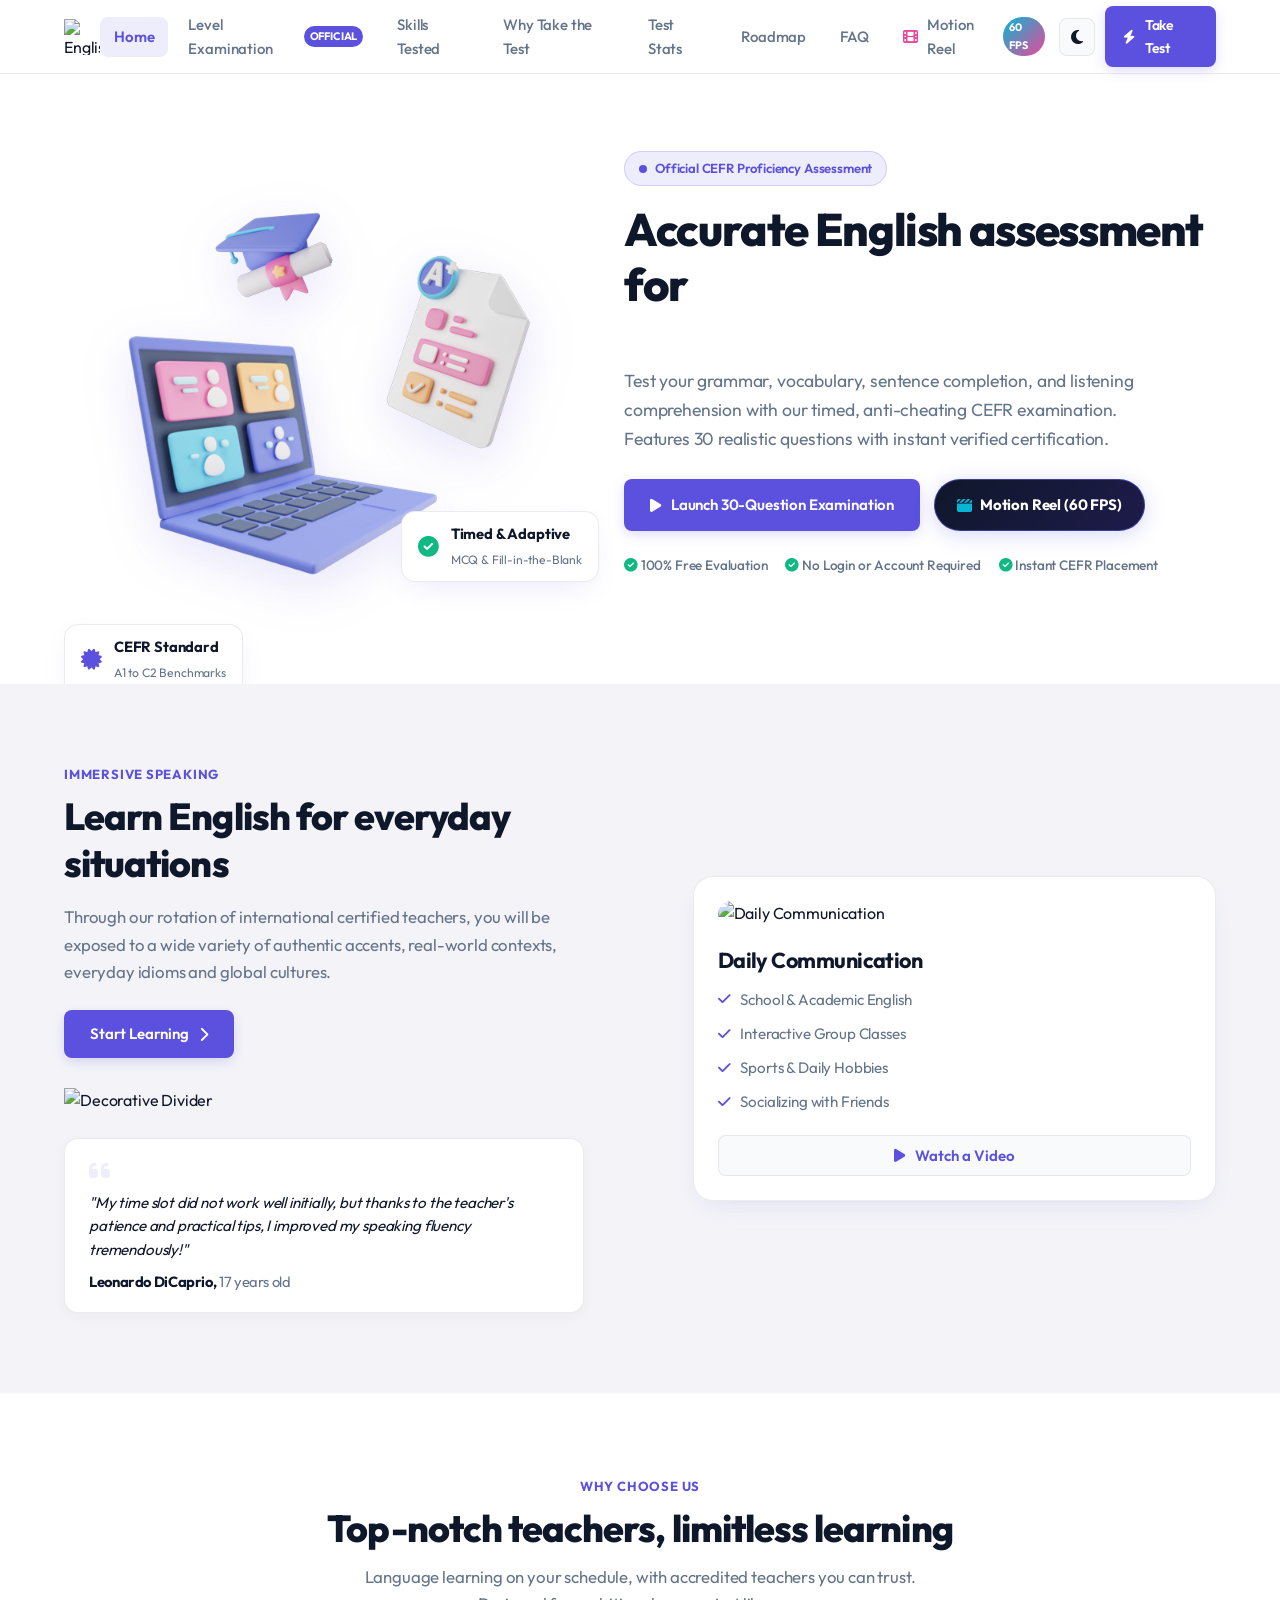
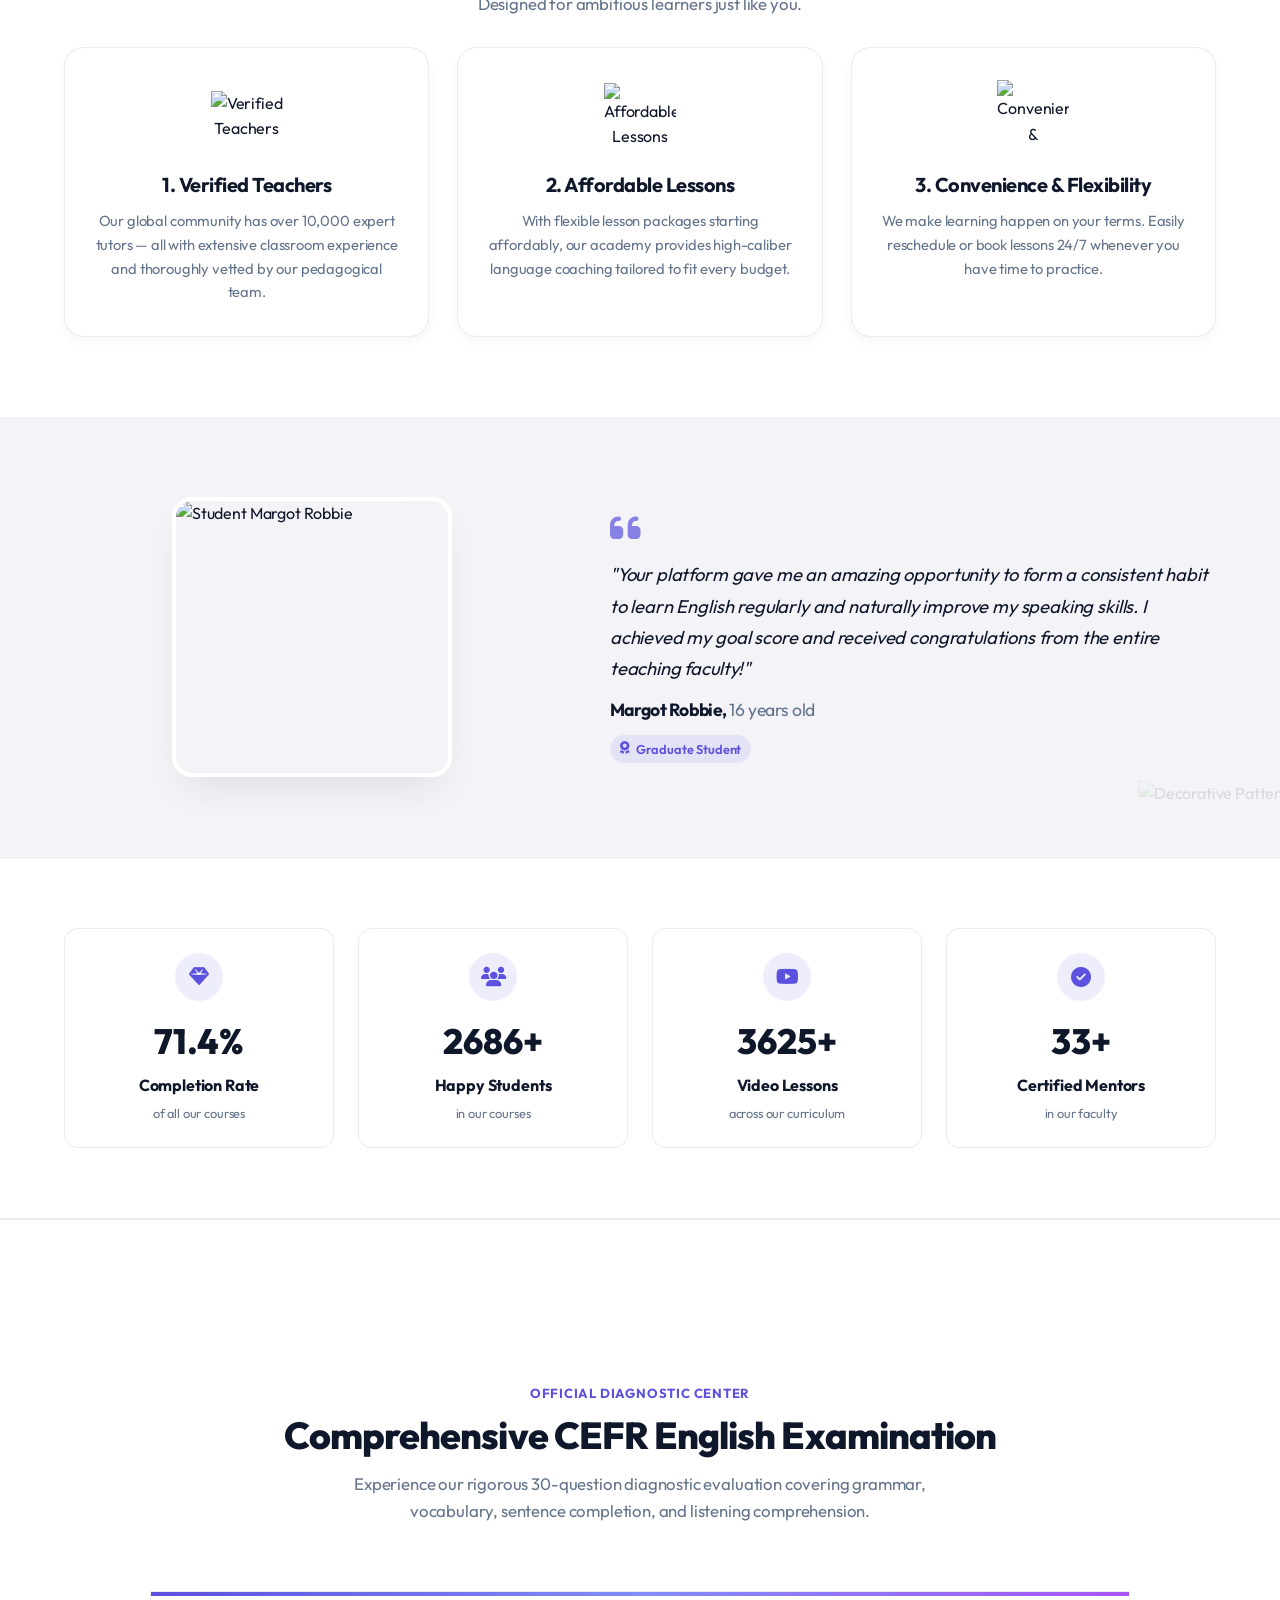
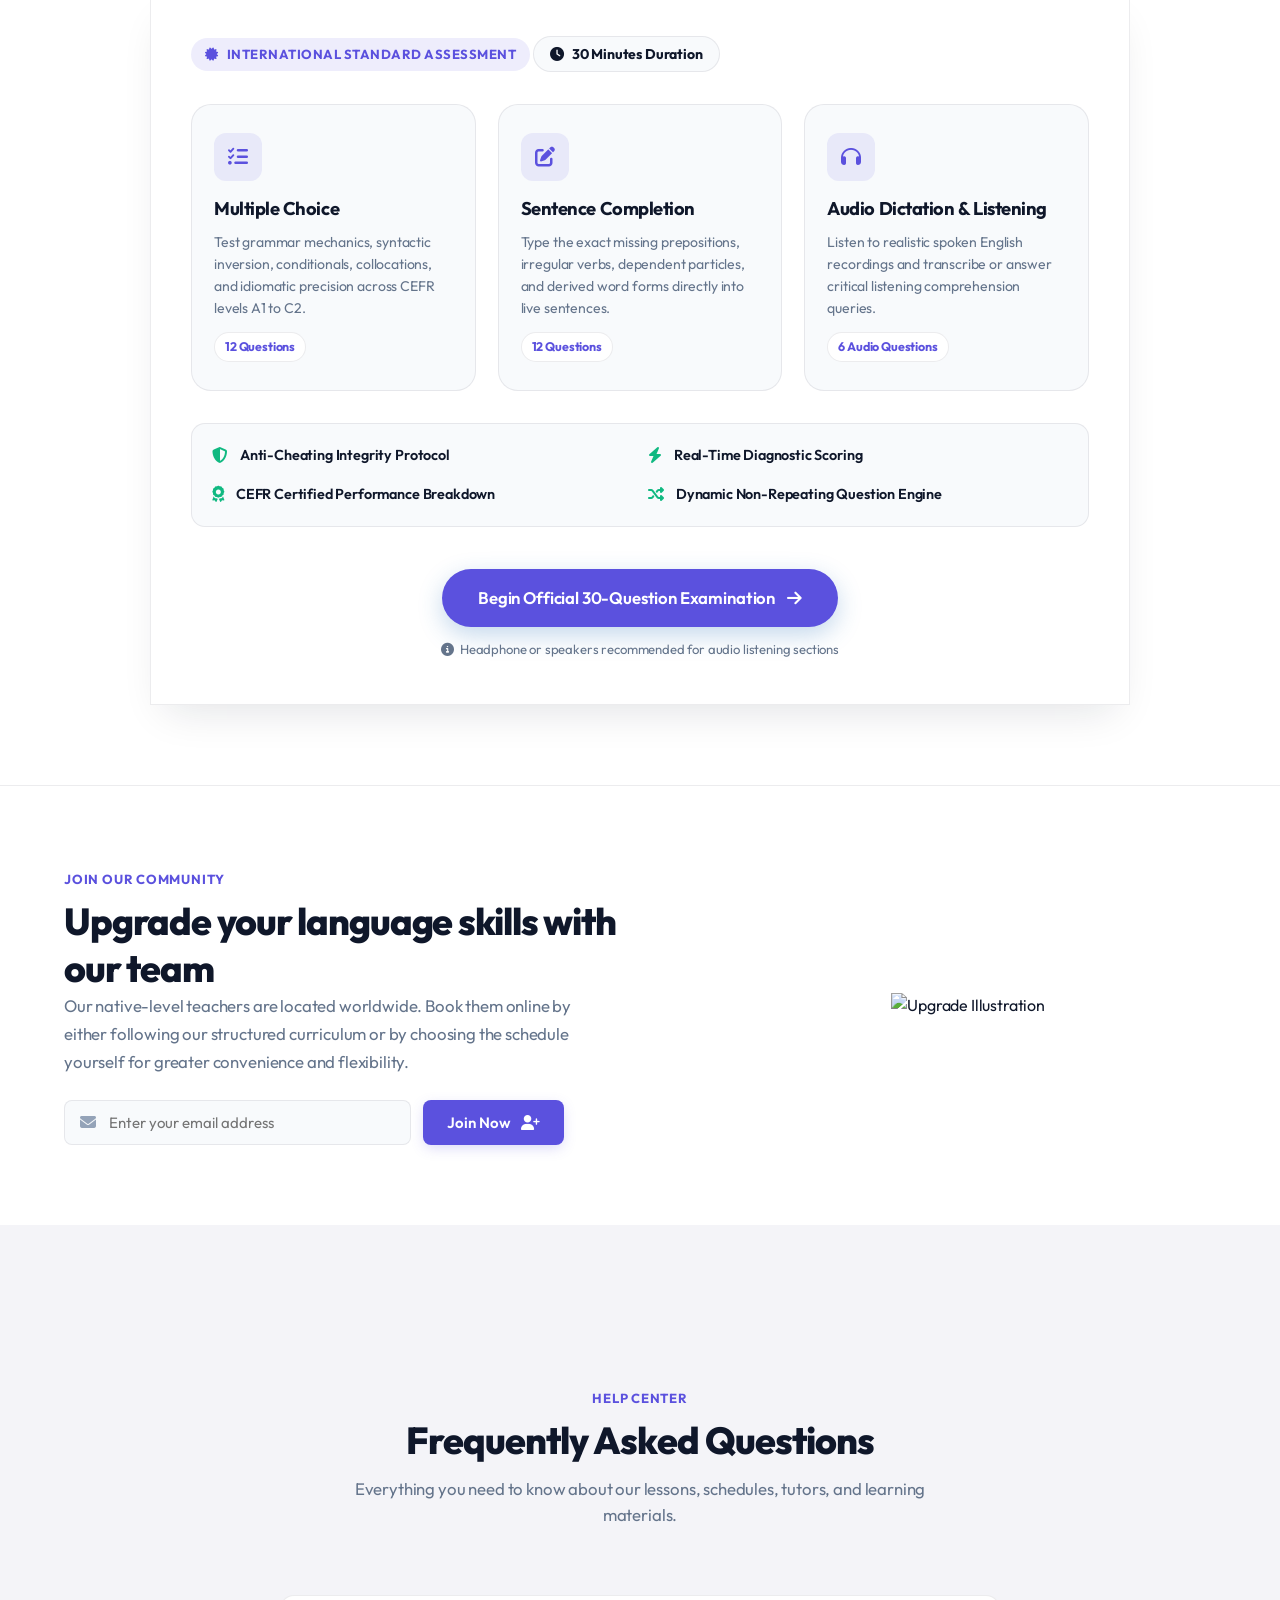
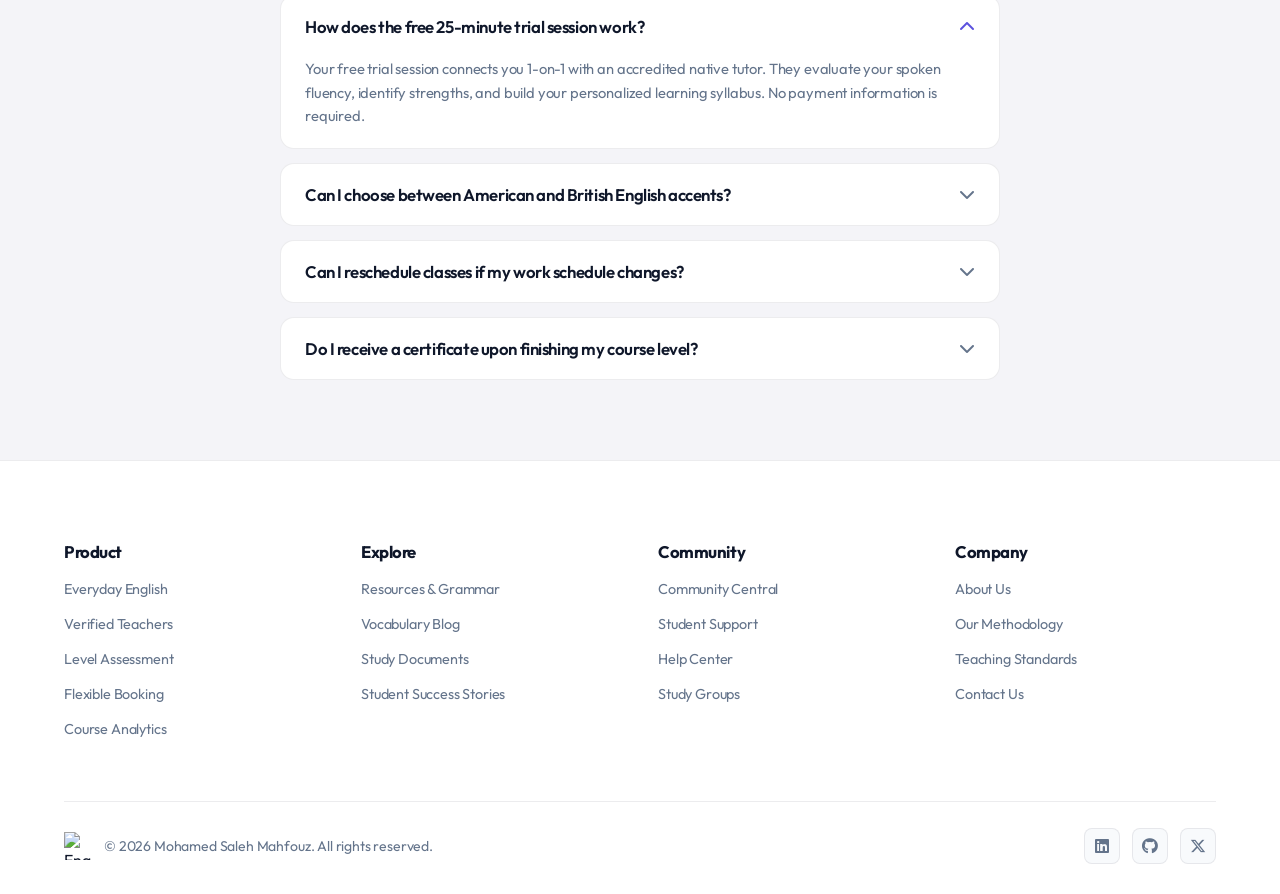
==== commit 18e4ae3d: "feat(motion): add high-energy 15-second 60 FPS portfolio motion graphics showreel" ====
--- a/index.html
+++ b/index.html
@@ -54,6 +54,7 @@
           <a href="#stats" class="nav-item">Test Stats</a>
           <a href="#upgrade" class="nav-item">Roadmap</a>
           <a href="#faq" class="nav-item">FAQ</a>
+          <a href="showreel.html" class="nav-item" target="_blank" rel="noopener"><i class="fa-solid fa-film" style="color: #ec4899; margin-right: 4px;"></i>Motion Reel <span class="tag-pill" style="background: linear-gradient(135deg, #06b6d4, #ec4899); color: white;">60 FPS</span></a>
         </nav>
 
         <div class="header-actions">
@@ -123,6 +124,10 @@
               <i class="fa-solid fa-play"></i>
               <span>Launch 30-Question Examination</span>
             </a>
+            <a href="showreel.html" class="btn btn-showreel" target="_blank" rel="noopener">
+              <i class="fa-solid fa-clapperboard"></i>
+              <span>Motion Reel (60 FPS)</span>
+            </a>
           </div>
 
           <div class="trust-strip">
--- a/style.css
+++ b/style.css
@@ -563,6 +563,38 @@
   font-size: 15px;
 }
 
+.hero-actions .btn-showreel {
+  display: inline-flex;
+  align-items: center;
+  gap: 8px;
+  padding: 13px 22px;
+  font-size: 15px;
+  font-weight: 700;
+  border-radius: 999px;
+  color: #fff;
+  background: linear-gradient(135deg, #0f172a, #1e1b4b);
+  border: 1.5px solid rgba(99, 102, 241, 0.5);
+  box-shadow: 0 4px 20px rgba(99, 102, 241, 0.25);
+  text-decoration: none;
+  transition: all 0.3s cubic-bezier(0.16, 1, 0.3, 1);
+}
+
+.hero-actions .btn-showreel i {
+  color: #06b6d4;
+  transition: transform 0.3s ease;
+}
+
+.hero-actions .btn-showreel:hover {
+  transform: translateY(-2px) scale(1.02);
+  border-color: #06b6d4;
+  box-shadow: 0 8px 30px rgba(6, 182, 212, 0.4);
+  color: #fff;
+}
+
+.hero-actions .btn-showreel:hover i {
+  transform: rotate(15deg) scale(1.15);
+}
+
 /* Email Form */
 .desc .inpu {
   margin-top: 6px;
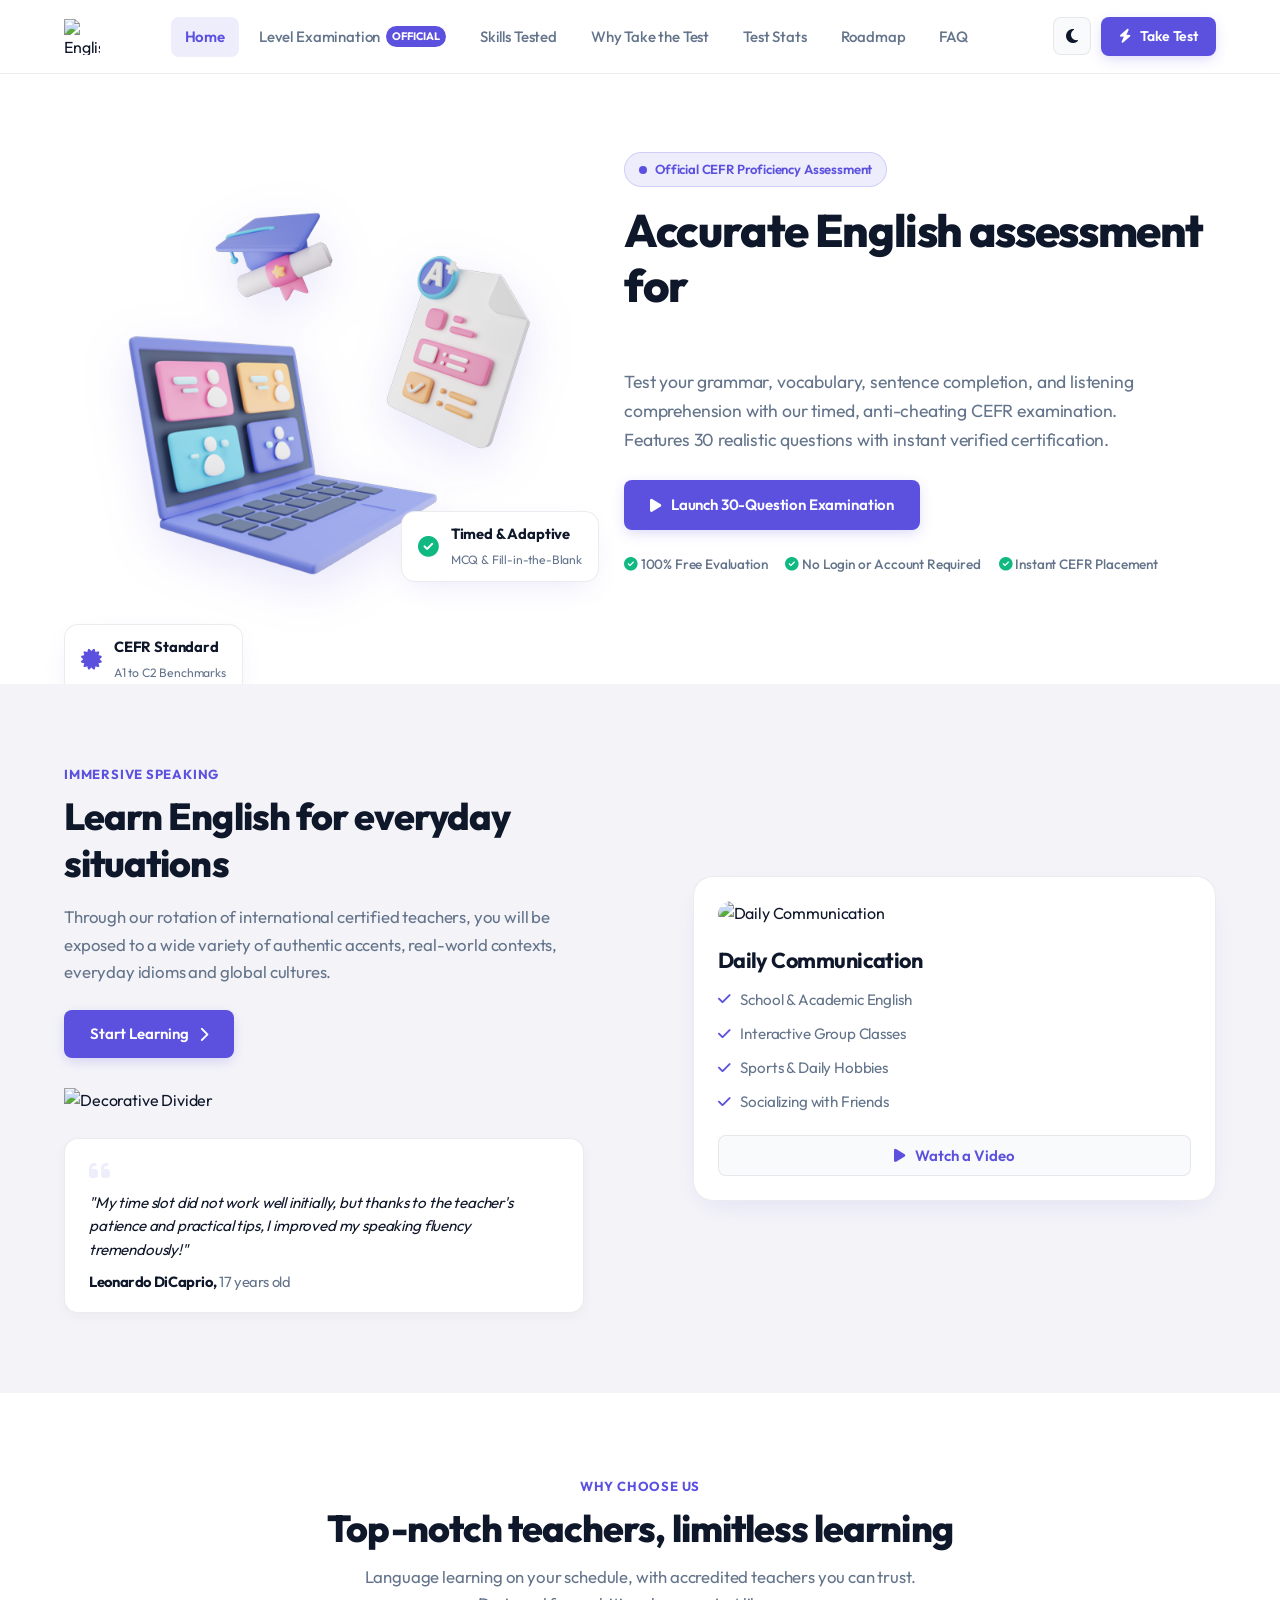
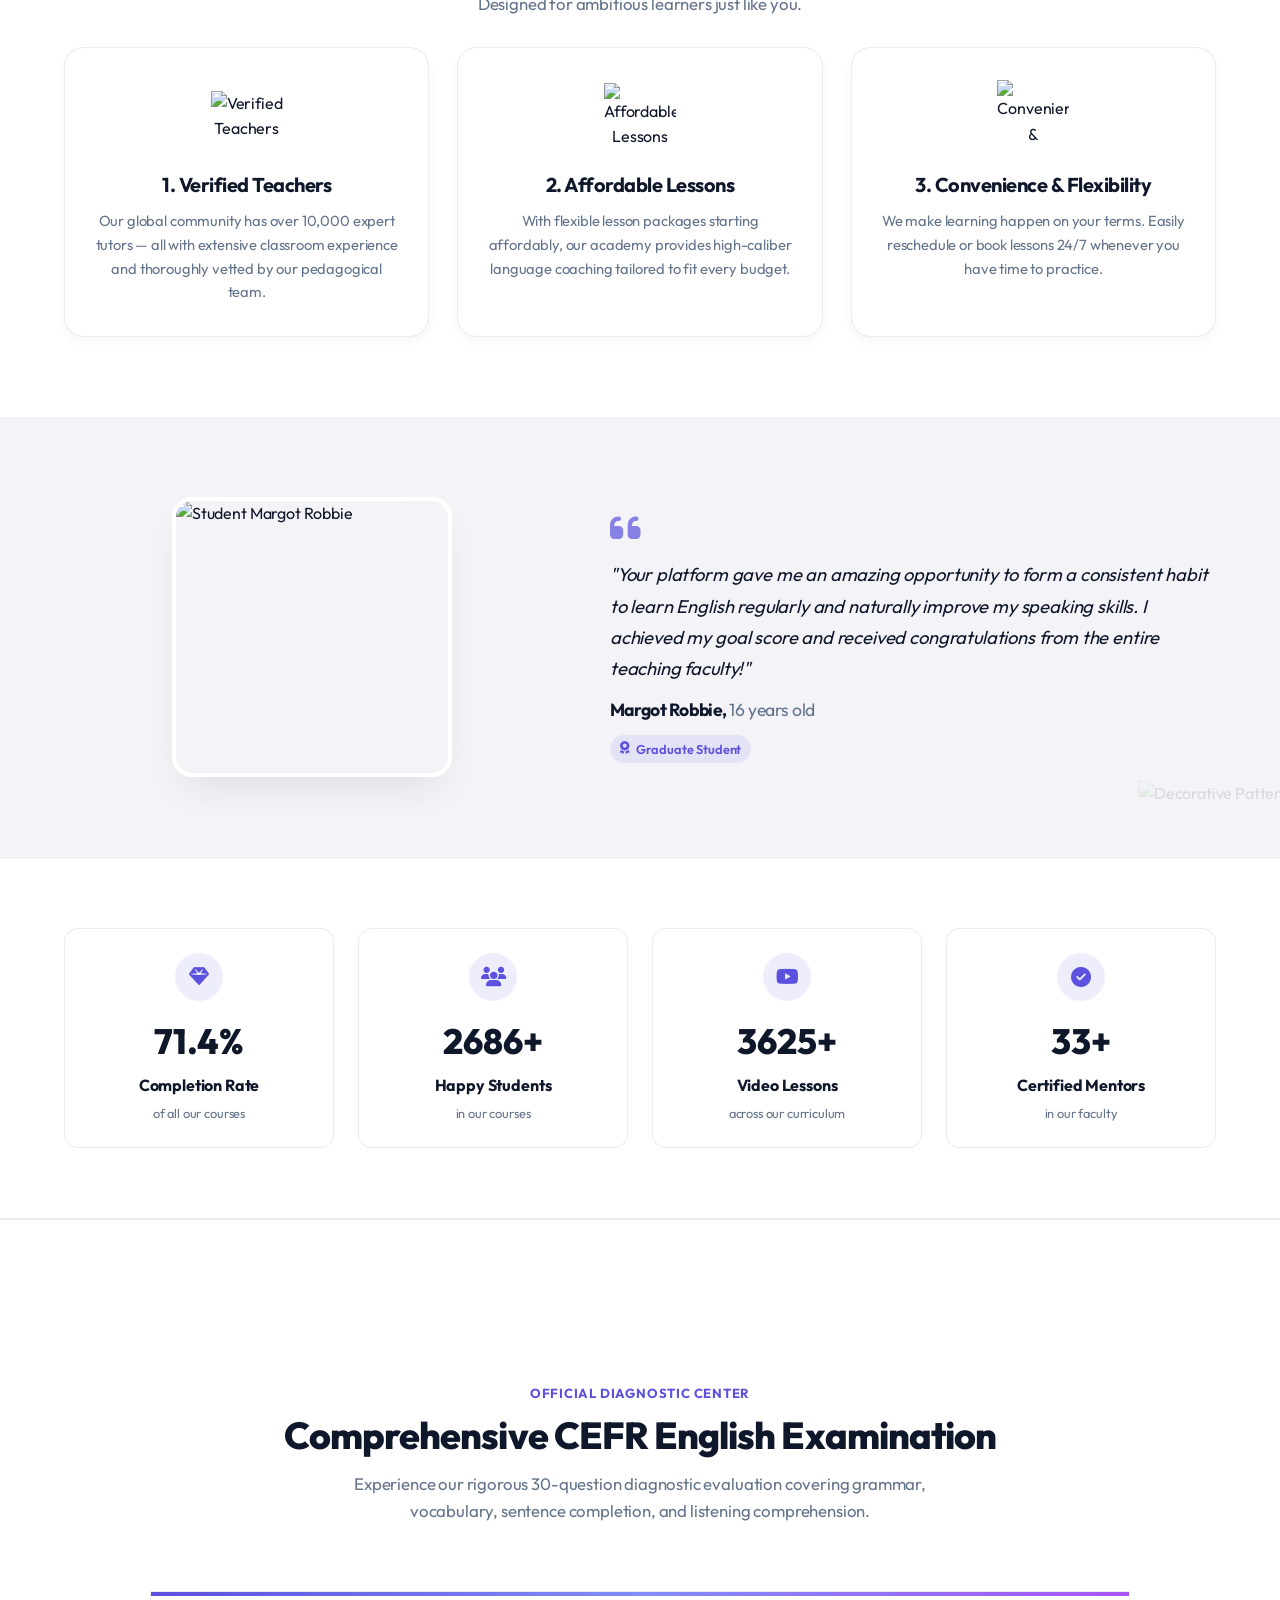
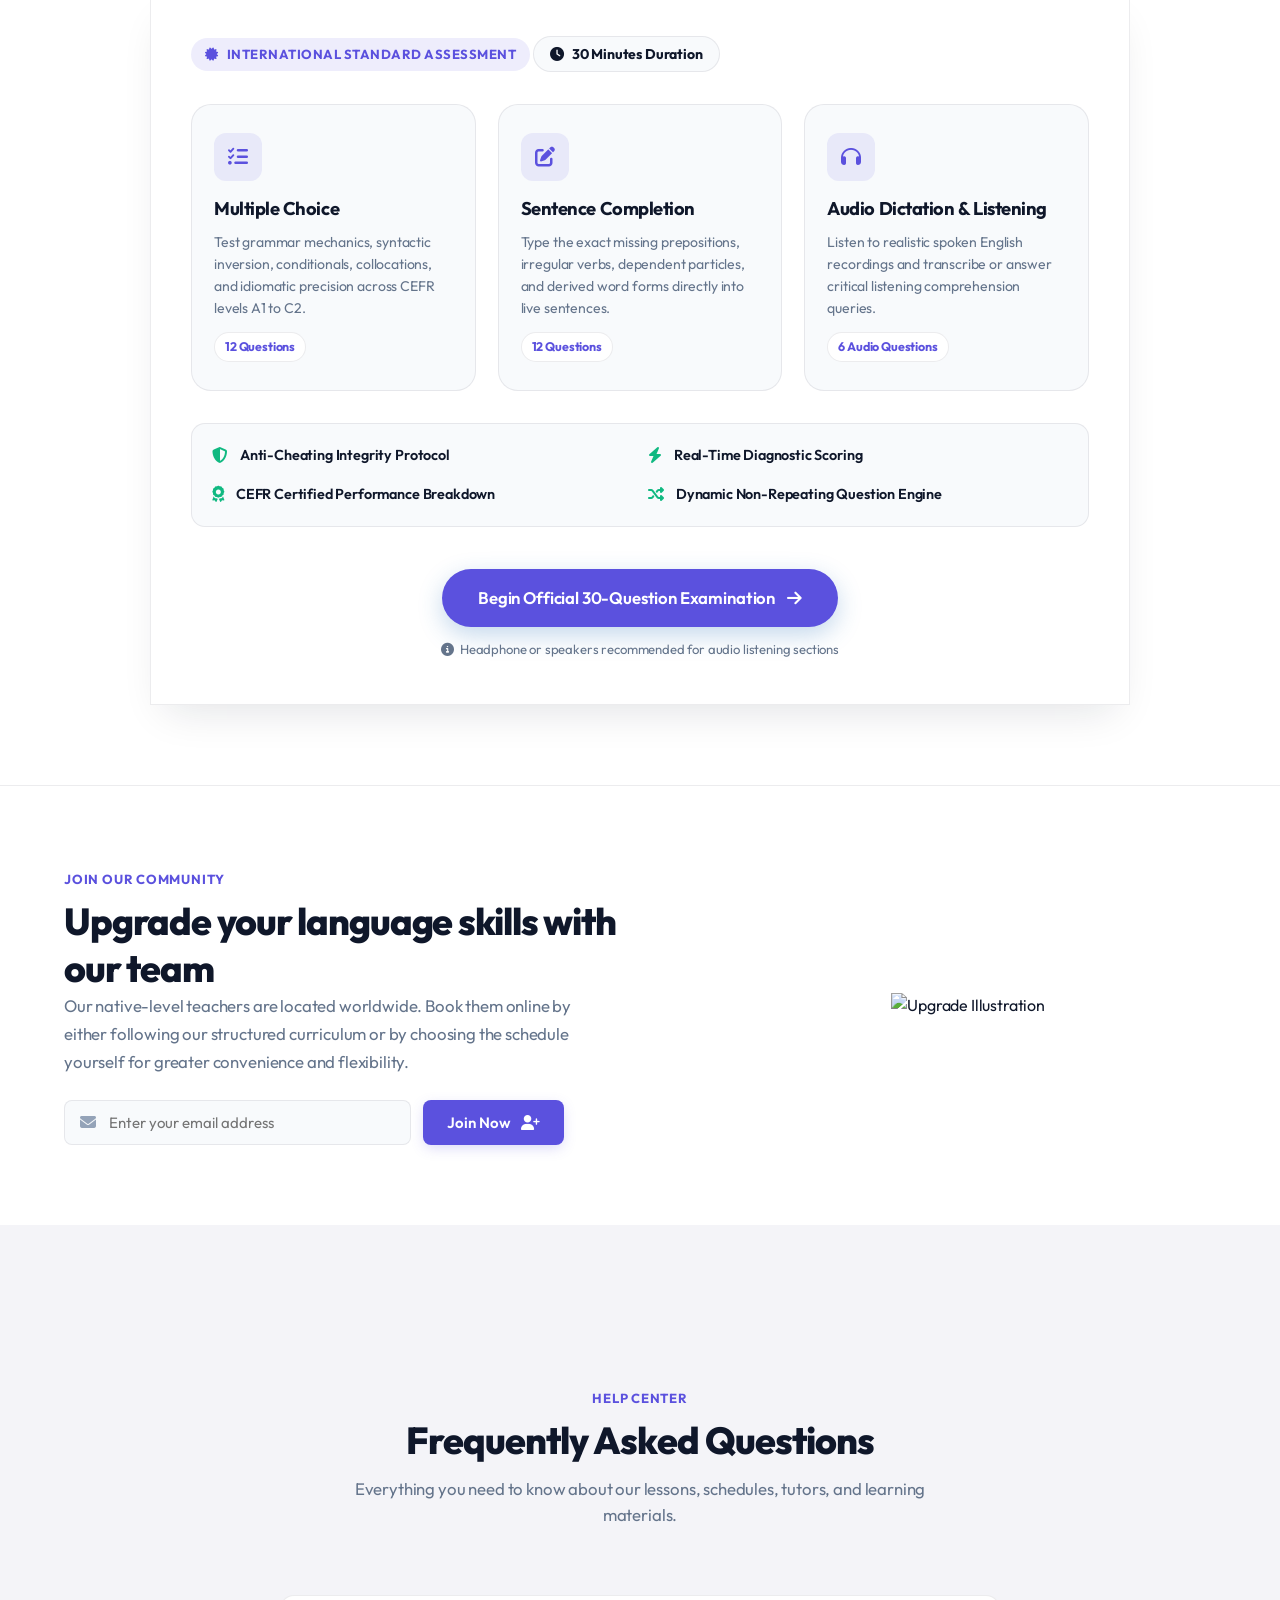
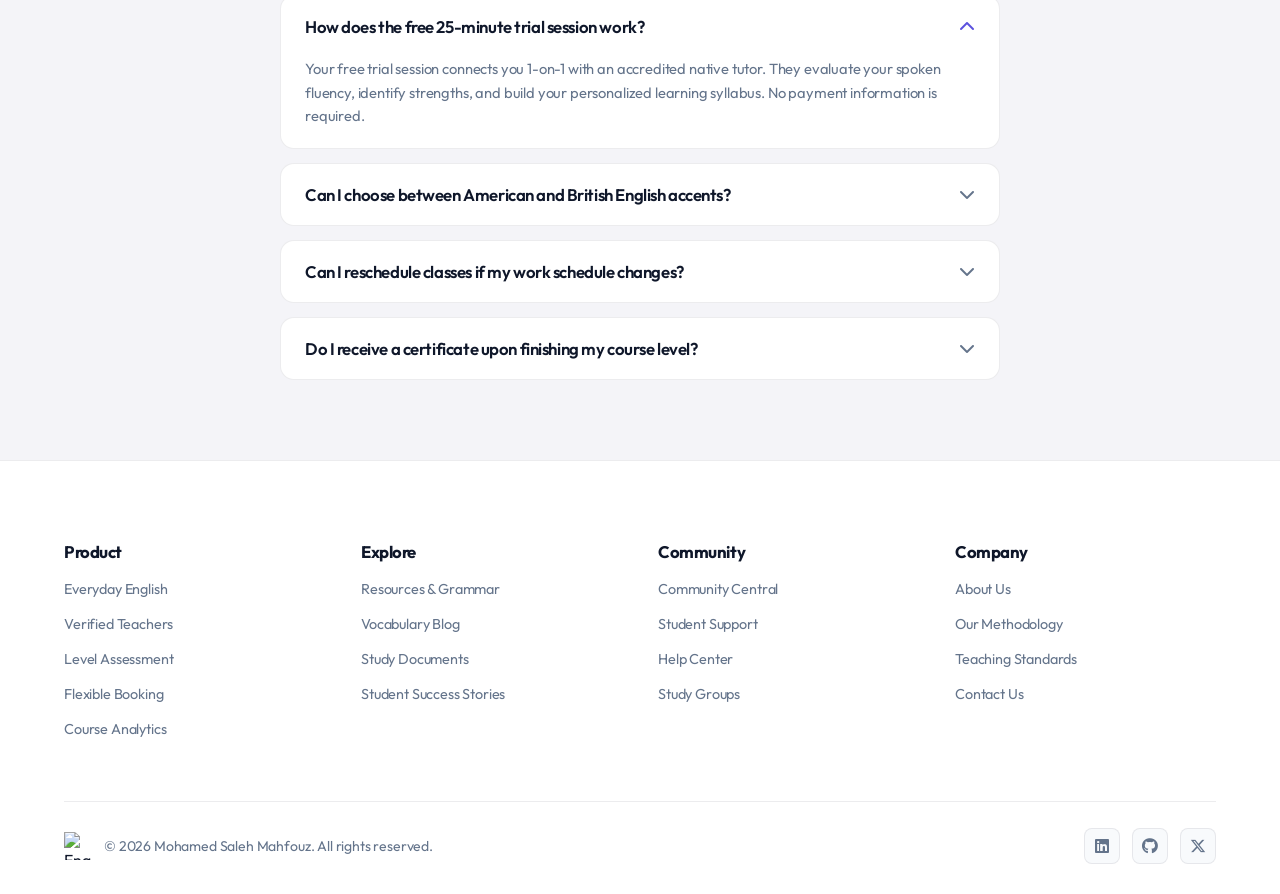
==== commit c797978a: "revert: remove motion reel from website and restore original website files" ====
--- a/index.html
+++ b/index.html
@@ -54,7 +54,6 @@
           <a href="#stats" class="nav-item">Test Stats</a>
           <a href="#upgrade" class="nav-item">Roadmap</a>
           <a href="#faq" class="nav-item">FAQ</a>
-          <a href="showreel.html" class="nav-item" target="_blank" rel="noopener"><i class="fa-solid fa-film" style="color: #ec4899; margin-right: 4px;"></i>Motion Reel <span class="tag-pill" style="background: linear-gradient(135deg, #06b6d4, #ec4899); color: white;">60 FPS</span></a>
         </nav>
 
         <div class="header-actions">
@@ -124,10 +123,6 @@
               <i class="fa-solid fa-play"></i>
               <span>Launch 30-Question Examination</span>
             </a>
-            <a href="showreel.html" class="btn btn-showreel" target="_blank" rel="noopener">
-              <i class="fa-solid fa-clapperboard"></i>
-              <span>Motion Reel (60 FPS)</span>
-            </a>
           </div>
 
           <div class="trust-strip">
--- a/style.css
+++ b/style.css
@@ -563,38 +563,6 @@
   font-size: 15px;
 }
 
-.hero-actions .btn-showreel {
-  display: inline-flex;
-  align-items: center;
-  gap: 8px;
-  padding: 13px 22px;
-  font-size: 15px;
-  font-weight: 700;
-  border-radius: 999px;
-  color: #fff;
-  background: linear-gradient(135deg, #0f172a, #1e1b4b);
-  border: 1.5px solid rgba(99, 102, 241, 0.5);
-  box-shadow: 0 4px 20px rgba(99, 102, 241, 0.25);
-  text-decoration: none;
-  transition: all 0.3s cubic-bezier(0.16, 1, 0.3, 1);
-}
-
-.hero-actions .btn-showreel i {
-  color: #06b6d4;
-  transition: transform 0.3s ease;
-}
-
-.hero-actions .btn-showreel:hover {
-  transform: translateY(-2px) scale(1.02);
-  border-color: #06b6d4;
-  box-shadow: 0 8px 30px rgba(6, 182, 212, 0.4);
-  color: #fff;
-}
-
-.hero-actions .btn-showreel:hover i {
-  transform: rotate(15deg) scale(1.15);
-}
-
 /* Email Form */
 .desc .inpu {
   margin-top: 6px;
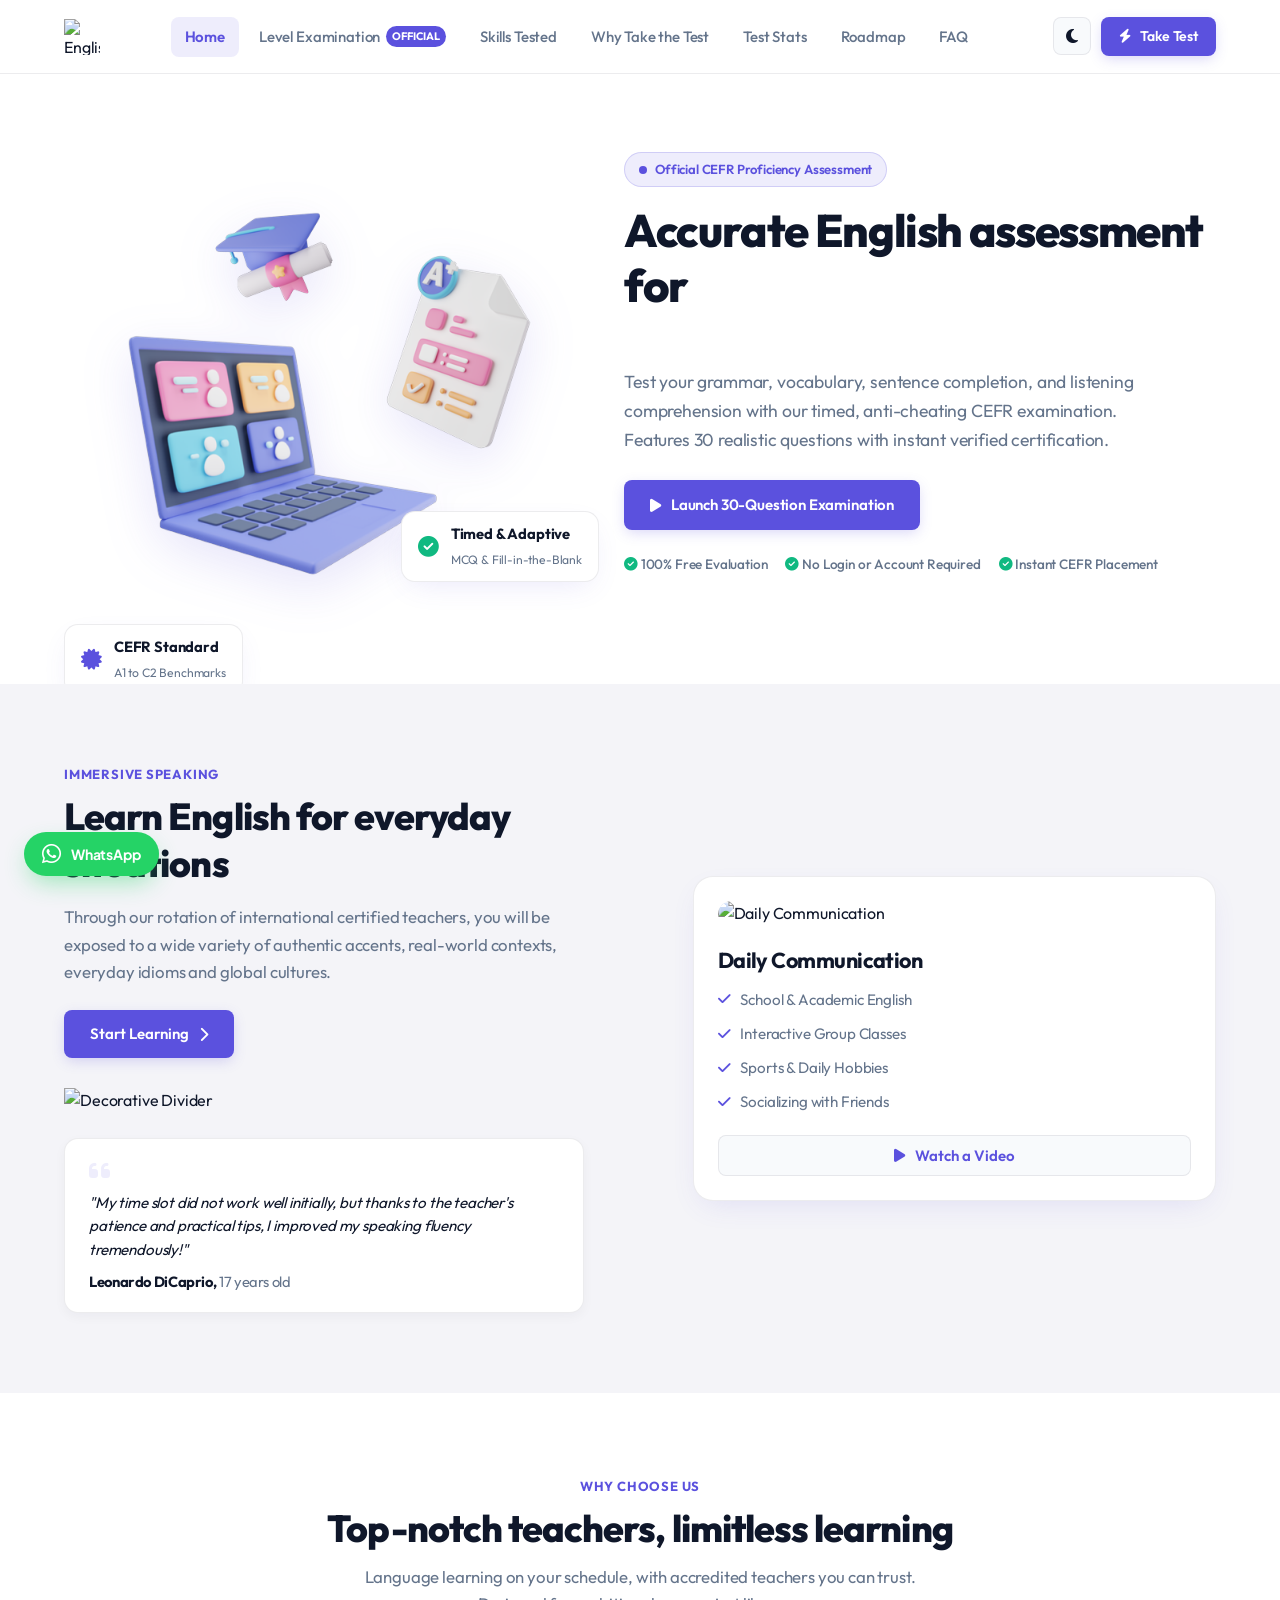
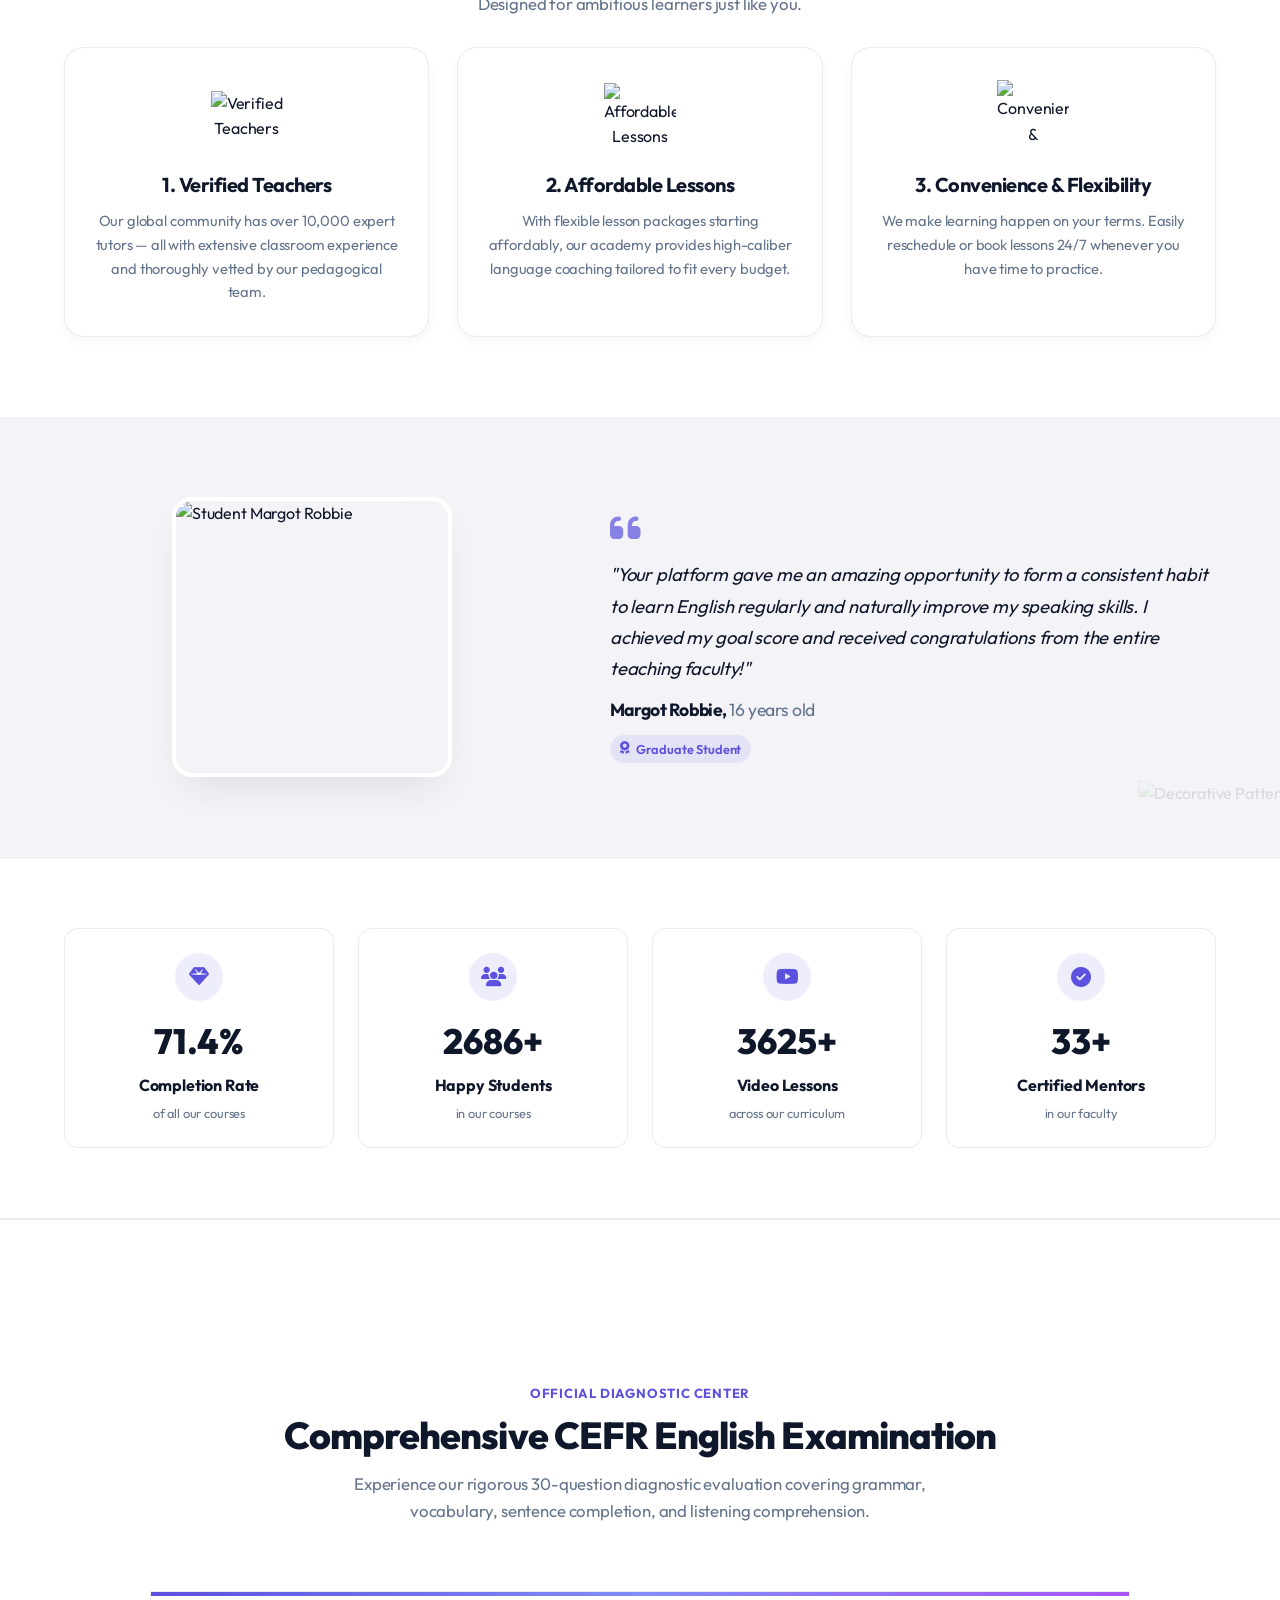
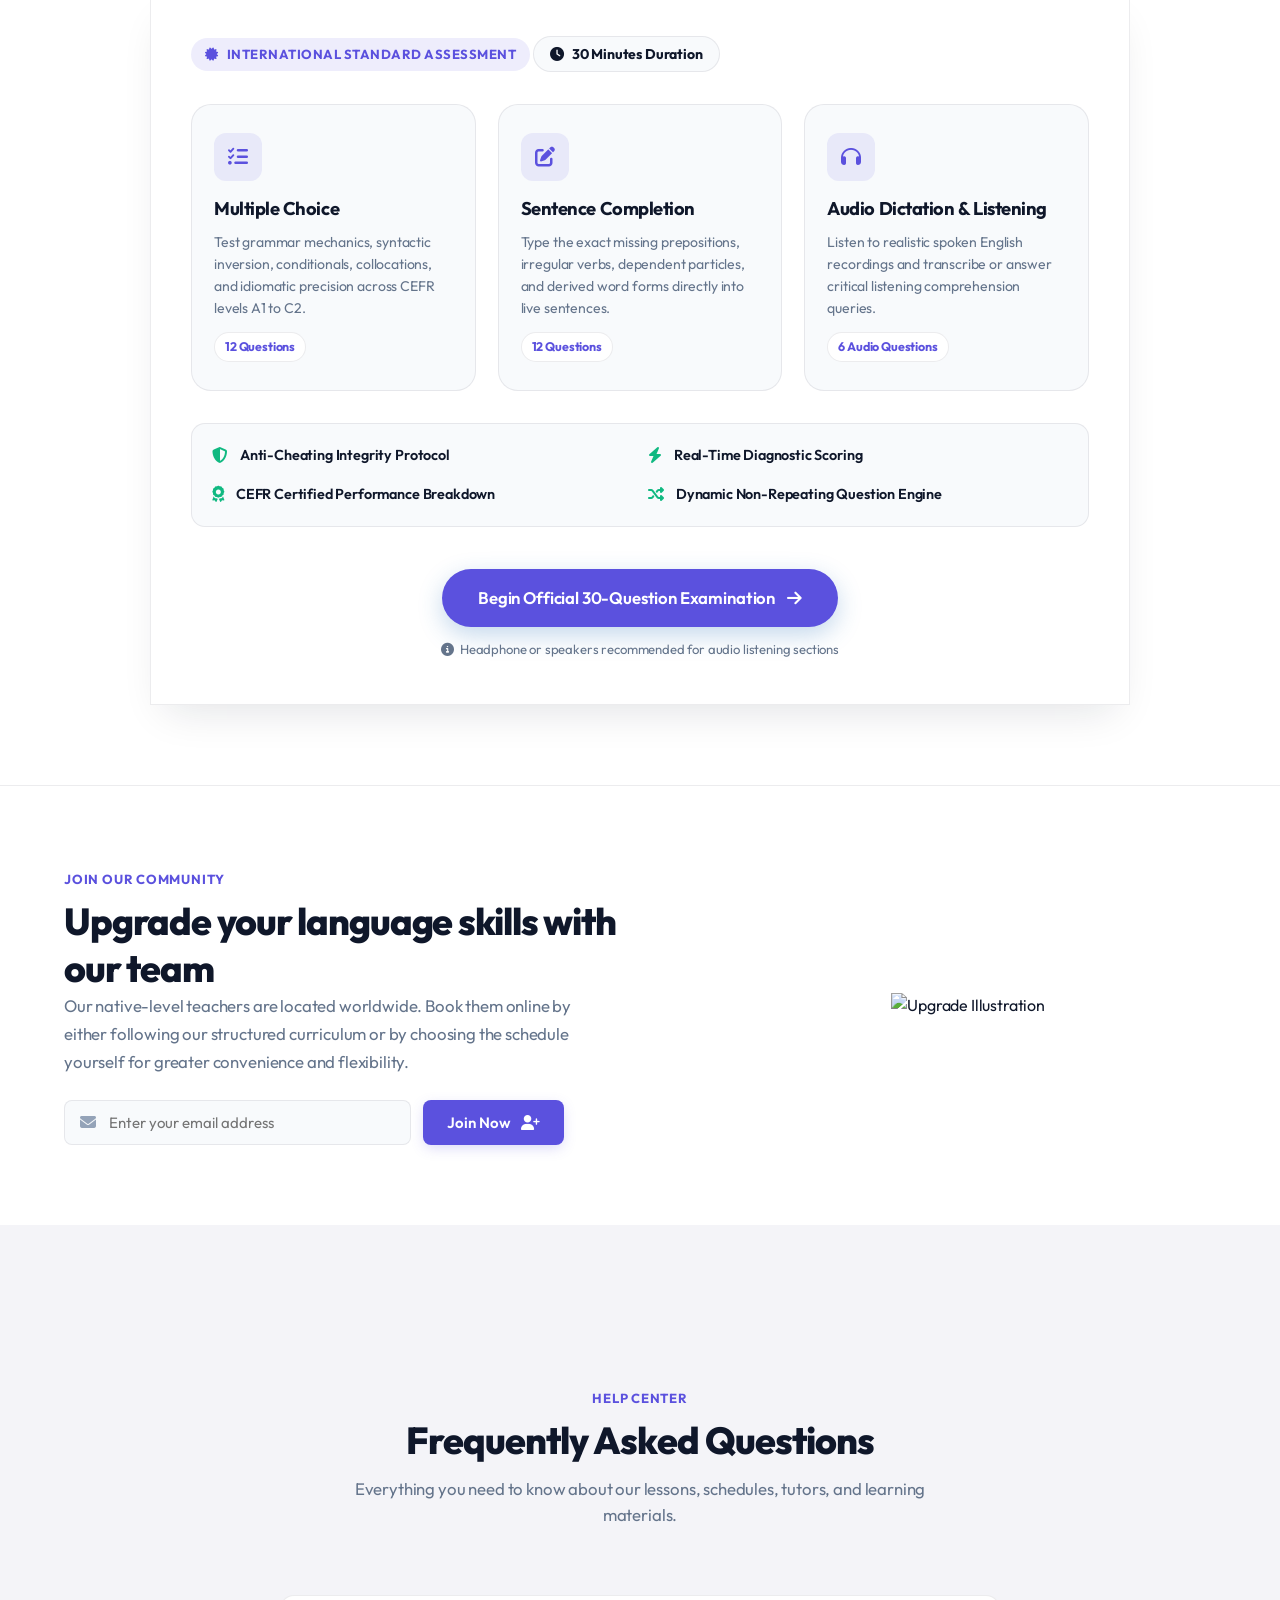
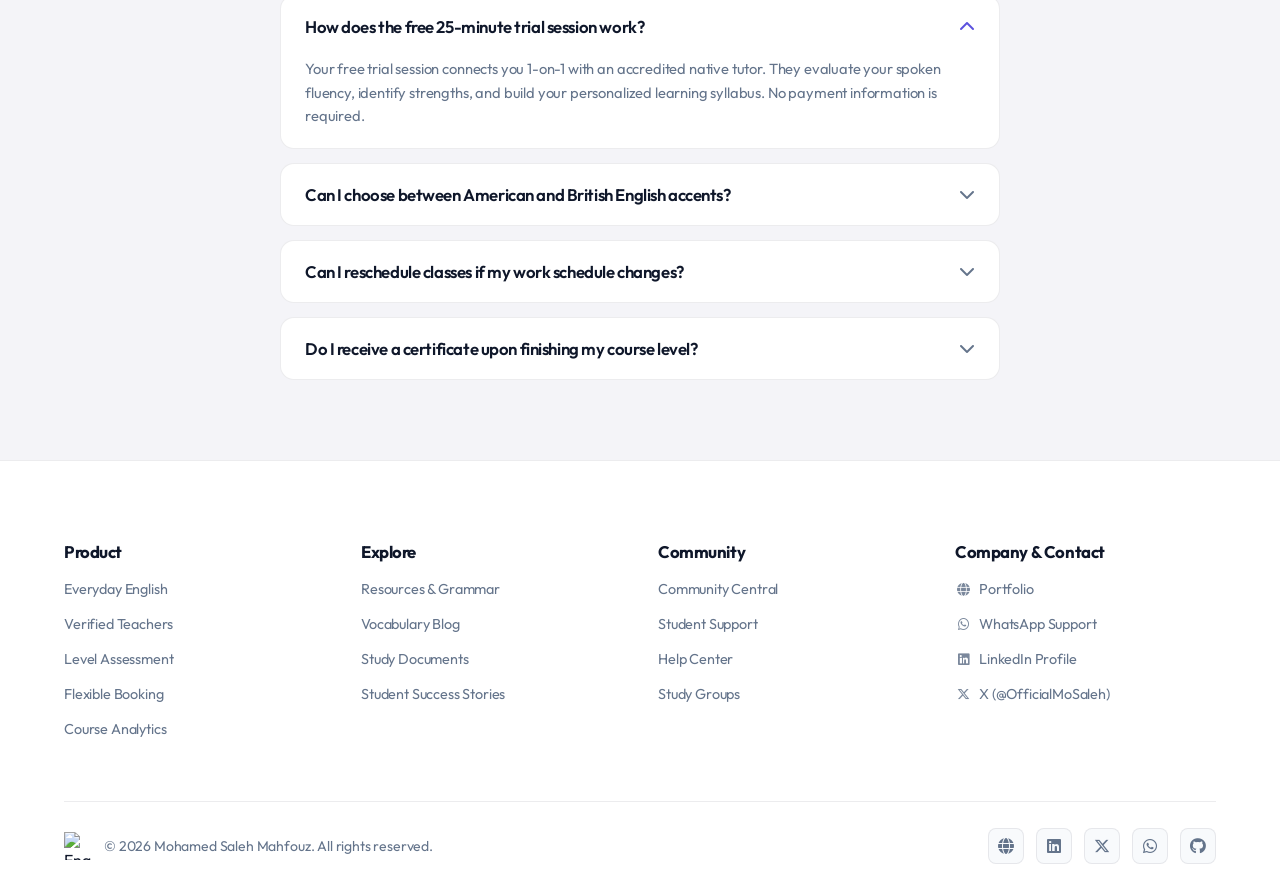
==== commit c6c61ca8: "fix(responsive): refine mobile and tablet layout across all sections, update social links and add fl" ====
--- a/index.html
+++ b/index.html
@@ -515,11 +515,11 @@
           </div>
 
           <div class="box">
-            <h3>Company</h3>
-            <a href="#">About Us</a>
-            <a href="#">Our Methodology</a>
-            <a href="#">Teaching Standards</a>
-            <a href="#">Contact Us</a>
+            <h3>Company &amp; Contact</h3>
+            <a href="https://muhammadsaleh.vercel.app/" target="_blank" rel="noopener noreferrer"><i class="fa-solid fa-globe"></i> Portfolio</a>
+            <a href="https://wa.me/201112770880" target="_blank" rel="noopener noreferrer"><i class="fa-brands fa-whatsapp"></i> WhatsApp Support</a>
+            <a href="https://www.linkedin.com/in/muhammadmahfouz" target="_blank" rel="noopener noreferrer"><i class="fa-brands fa-linkedin"></i> LinkedIn Profile</a>
+            <a href="https://x.com/OfficialMoSaleh" target="_blank" rel="noopener noreferrer"><i class="fa-brands fa-x-twitter"></i> X (@OfficialMoSaleh)</a>
           </div>
         </div>
 
@@ -530,9 +530,11 @@
           </div>
 
           <div class="social-box">
-            <a href="#" aria-label="LinkedIn"><i class="fa-brands fa-linkedin"></i></a>
-            <a href="#" aria-label="GitHub"><i class="fa-brands fa-github"></i></a>
-            <a href="#" aria-label="Twitter"><i class="fa-brands fa-x-twitter"></i></a>
+            <a href="https://muhammadsaleh.vercel.app/" target="_blank" rel="noopener noreferrer" aria-label="Portfolio" title="Portfolio"><i class="fa-solid fa-globe"></i></a>
+            <a href="https://www.linkedin.com/in/muhammadmahfouz" target="_blank" rel="noopener noreferrer" aria-label="LinkedIn" title="LinkedIn"><i class="fa-brands fa-linkedin"></i></a>
+            <a href="https://x.com/OfficialMoSaleh" target="_blank" rel="noopener noreferrer" aria-label="X (Twitter)" title="X (Twitter)"><i class="fa-brands fa-x-twitter"></i></a>
+            <a href="https://wa.me/201112770880" target="_blank" rel="noopener noreferrer" aria-label="WhatsApp" title="WhatsApp (+201112770880)"><i class="fa-brands fa-whatsapp"></i></a>
+            <a href="https://github.com/OfficialMoSaleh" target="_blank" rel="noopener noreferrer" aria-label="GitHub" title="GitHub"><i class="fa-brands fa-github"></i></a>
           </div>
         </div>
       </div>
@@ -557,6 +559,18 @@
     <!-- Toast Notification Container -->
     <div class="toast-container" id="toast-container" aria-live="polite"></div>
 
+    <!-- Floating WhatsApp Support Button -->
+    <a href="https://wa.me/201112770880?text=Hello%20Mohamed%20Saleh,%20I%20am%20interested%20in%20the%20English%20Learning%20Platform." 
+       class="whatsapp-floating-btn" 
+       id="whatsapp-floating-btn" 
+       target="_blank" 
+       rel="noopener noreferrer" 
+       aria-label="Contact via WhatsApp" 
+       title="Chat on WhatsApp (+201112770880)">
+      <i class="fa-brands fa-whatsapp"></i>
+      <span class="whatsapp-label">WhatsApp</span>
+    </a>
+
     <!-- Scroll Back To Top Button -->
     <button class="scroll-top-btn" id="back-to-top" title="Scroll to top" aria-label="Scroll to top">
       <i class="fa-solid fa-arrow-up"></i>
--- a/style.css
+++ b/style.css
@@ -1442,6 +1442,35 @@
   background: var(--main-color);
   color: #ffffff;
   border-color: var(--main-color);
+  transform: translateY(-2px);
+}
+
+.social-box a[aria-label="WhatsApp"]:hover {
+  background: #25D366;
+  border-color: #25D366;
+}
+
+.social-box a[aria-label="LinkedIn"]:hover {
+  background: #0077b5;
+  border-color: #0077b5;
+}
+
+.social-box a[aria-label="Portfolio"]:hover {
+  background: #0f172a;
+  border-color: #0f172a;
+}
+
+.footer .box a {
+  display: flex;
+  align-items: center;
+  gap: 8px;
+}
+
+.footer .box a i {
+  font-size: 0.9em;
+  opacity: 0.85;
+  width: 16px;
+  text-align: center;
 }
 
 /* --------------------------------------------------
@@ -1653,6 +1682,41 @@
   background: var(--main-color);
   color: #ffffff;
   border-color: var(--main-color);
+}
+
+/* --------------------------------------------------
+   FLOATING WHATSAPP BUTTON
+   -------------------------------------------------- */
+.whatsapp-floating-btn {
+  position: fixed;
+  bottom: 24px;
+  left: 24px;
+  z-index: 990;
+  display: inline-flex;
+  align-items: center;
+  gap: 10px;
+  background: #25D366;
+  color: #ffffff;
+  padding: 11px 18px;
+  border-radius: var(--radius-full);
+  box-shadow: 0 10px 25px -5px rgba(37, 211, 102, 0.45);
+  font-family: 'Plus Jakarta Sans', sans-serif;
+  font-size: 14px;
+  font-weight: 700;
+  text-decoration: none;
+  transition: transform 0.25s cubic-bezier(0.16, 1, 0.3, 1), box-shadow 0.25s ease, background-color 0.2s ease;
+  backdrop-filter: blur(4px);
+}
+
+.whatsapp-floating-btn:hover {
+  background: #20ba5a;
+  transform: translateY(-4px) scale(1.03);
+  box-shadow: 0 14px 30px -4px rgba(37, 211, 102, 0.55);
+  color: #ffffff;
+}
+
+.whatsapp-floating-btn i {
+  font-size: 22px;
 }
 
 /* --------------------------------------------------
@@ -1772,6 +1836,36 @@
     grid-template-columns: 1fr;
     gap: 16px;
   }
+
+  .learn .card {
+    width: 100%;
+    max-width: 520px;
+    margin: 0 auto;
+    text-align: left;
+  }
+
+  .testimonial-bubble {
+    max-width: 520px;
+    margin: 0 auto 30px;
+    text-align: left;
+  }
+
+  .learn .head-learn,
+  .upgrade .head {
+    font-size: clamp(1.85rem, 4.5vw, 2.35rem);
+  }
+
+  .upgrade-img-wrap {
+    width: 100%;
+    max-width: 380px;
+    margin: 0 auto;
+  }
+
+  .upgrade-img-wrap img {
+    width: 100%;
+    height: auto;
+    display: block;
+  }
 }
 
 /* --------------------------------------------------
@@ -1894,21 +1988,65 @@
     padding: 24px 20px;
   }
 
+  .learn {
+    padding: 50px 0;
+  }
+
+  .learn .head-learn {
+    font-size: clamp(1.65rem, 5vw, 2.1rem);
+  }
+
+  .learn .btn-learn {
+    margin: 0 auto 24px;
+  }
+
+  .learn .line {
+    margin: 0 auto 24px;
+  }
+
   .feadback {
-    padding: 40px 0;
+    padding: 50px 0;
   }
 
   .feadback .container {
-    gap: 20px;
+    gap: 24px;
+    text-align: center;
   }
 
   .feadback .vector {
     display: none;
   }
 
-  .feadback .img img {
-    width: 110px;
-    height: 110px;
+  .feadback .img {
+    width: 100%;
+    display: flex;
+    justify-content: center;
+  }
+
+  .student-avatar-frame {
+    width: 140px;
+    height: 140px;
+    margin: 0 auto;
+    border-radius: var(--radius-full);
+  }
+
+  .student-avatar-frame img {
+    width: 100%;
+    height: 100%;
+    object-fit: cover;
+  }
+
+  .feadback .text {
+    align-items: center;
+    text-align: center;
+  }
+
+  .quote-large {
+    margin: 0 auto;
+  }
+
+  .role-badge {
+    margin: 0 auto;
   }
 
   .feadback .para-fead {
@@ -1999,6 +2137,24 @@
     flex-direction: column;
     gap: 16px;
     text-align: center;
+  }
+
+  .whatsapp-floating-btn {
+    bottom: 20px;
+    left: 16px;
+    padding: 12px;
+    width: 48px;
+    height: 48px;
+    justify-content: center;
+    border-radius: 50%;
+  }
+
+  .whatsapp-floating-btn .whatsapp-label {
+    display: none;
+  }
+
+  .whatsapp-floating-btn i {
+    font-size: 24px;
   }
 }
 
@@ -2040,6 +2196,23 @@
     font-size: 1.85rem;
   }
 
+  .learn .card {
+    padding: 18px 16px;
+  }
+
+  .text-card .daily {
+    font-size: 1.2rem;
+  }
+
+  .testimonial-bubble {
+    padding: 16px 18px;
+  }
+
+  .student-avatar-frame {
+    width: 120px;
+    height: 120px;
+  }
+
   .number-container {
     grid-template-columns: repeat(2, 1fr);
     gap: 10px;
@@ -2054,6 +2227,10 @@
     text-align: center;
   }
 
+  .footer .box a {
+    justify-content: center;
+  }
+
   .footer .box h3::after {
     margin: 6px auto 0;
   }
